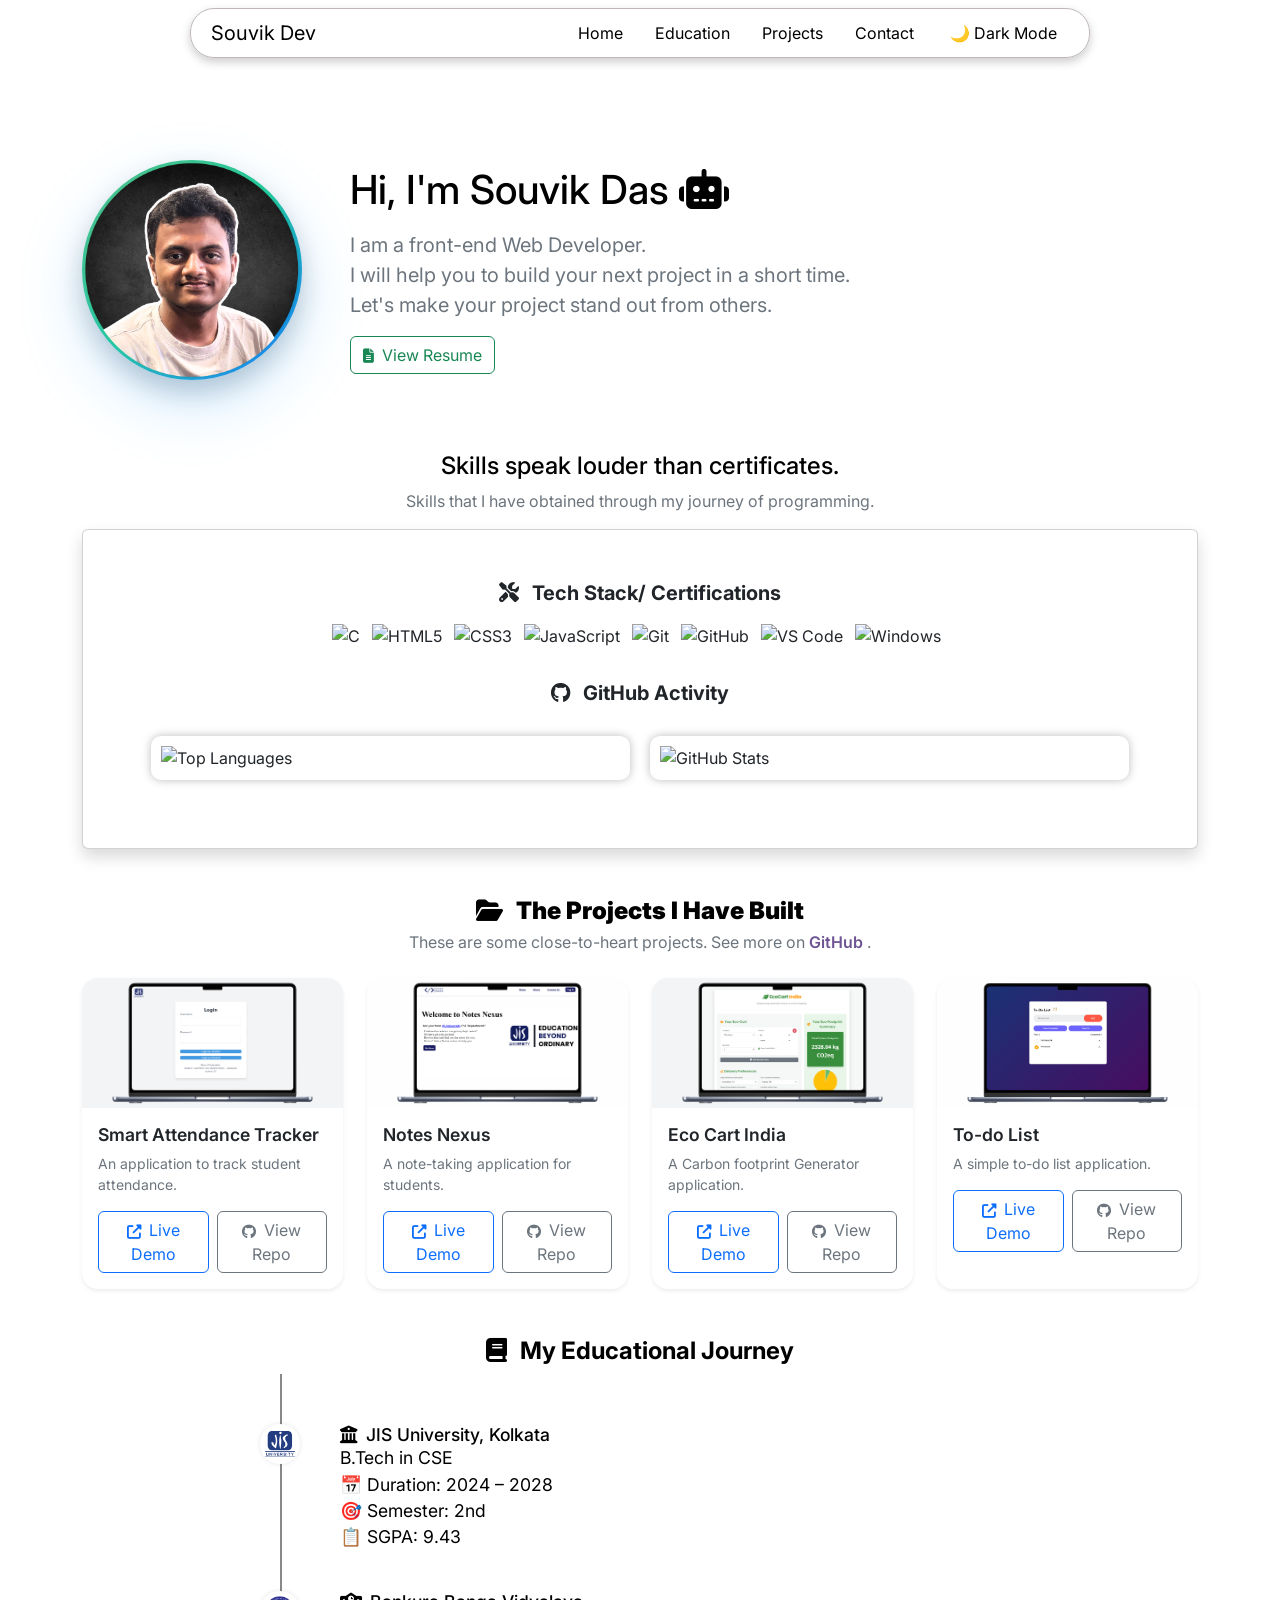
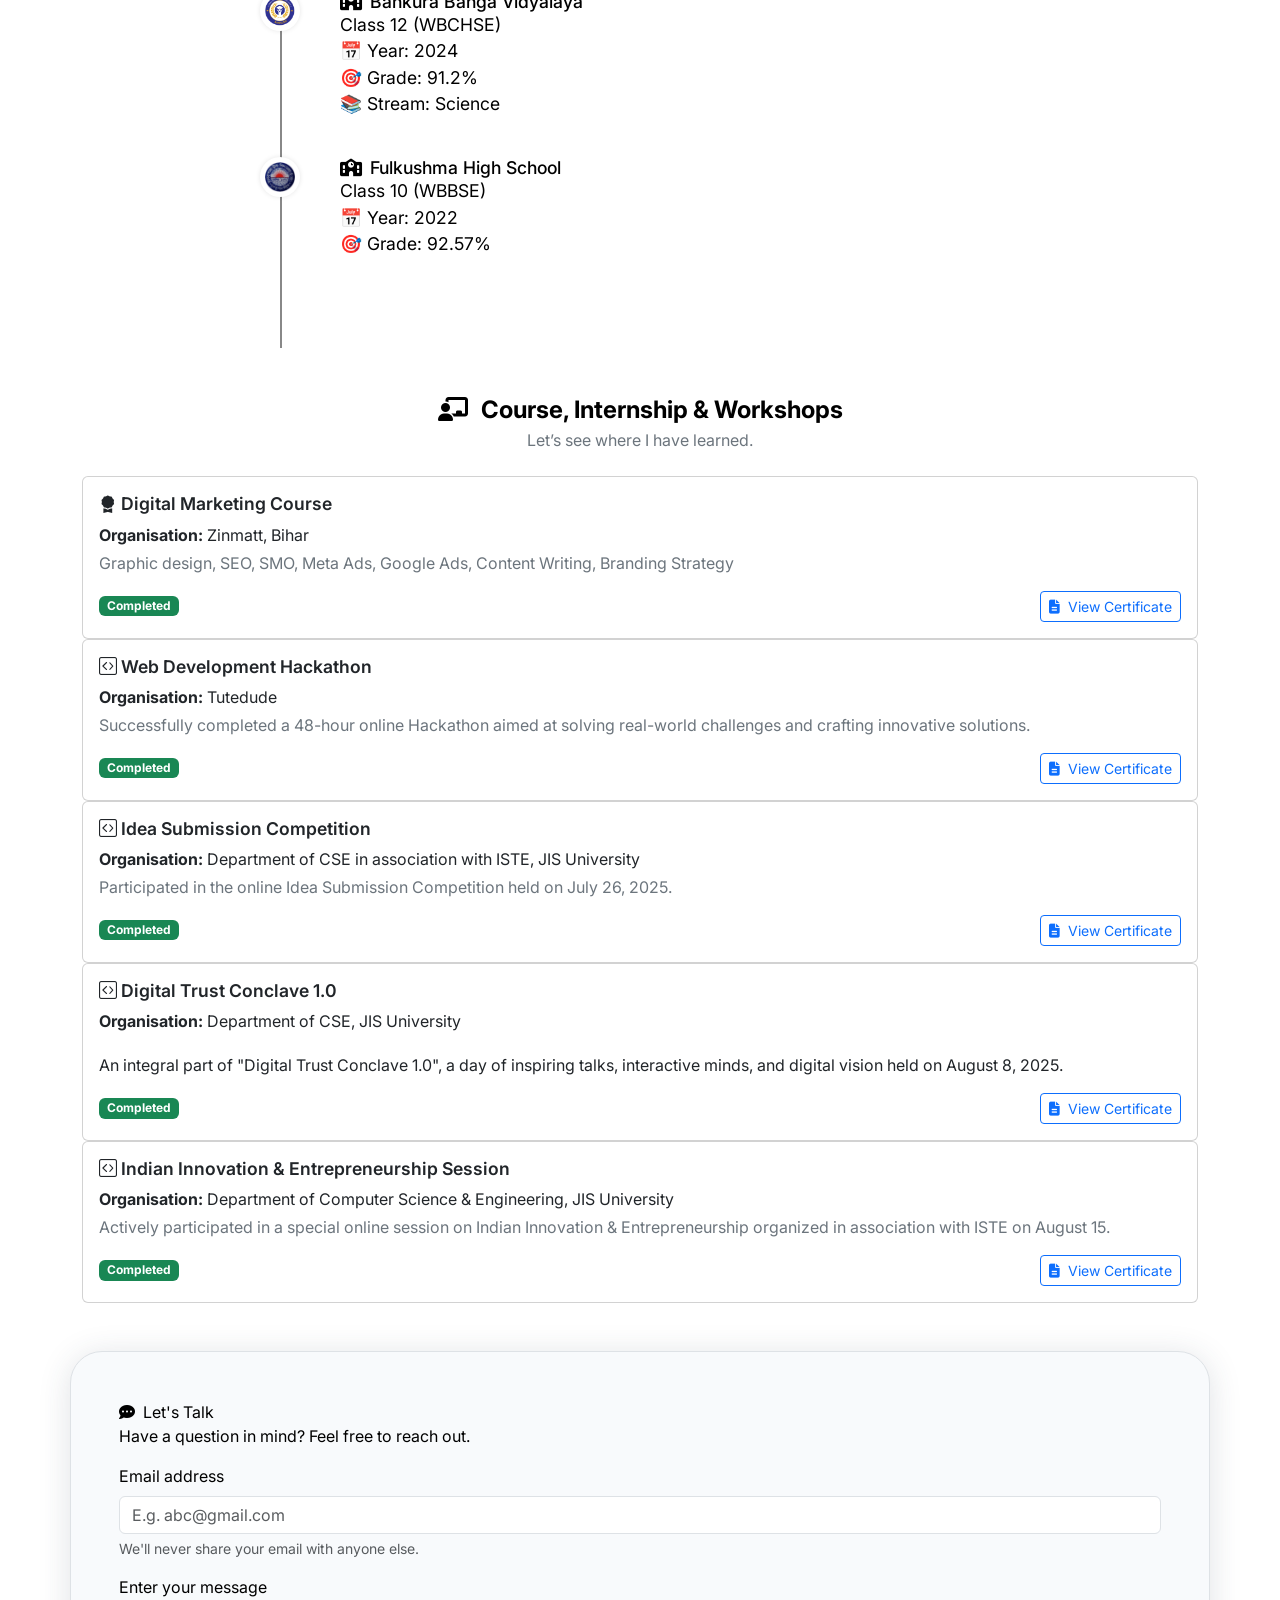
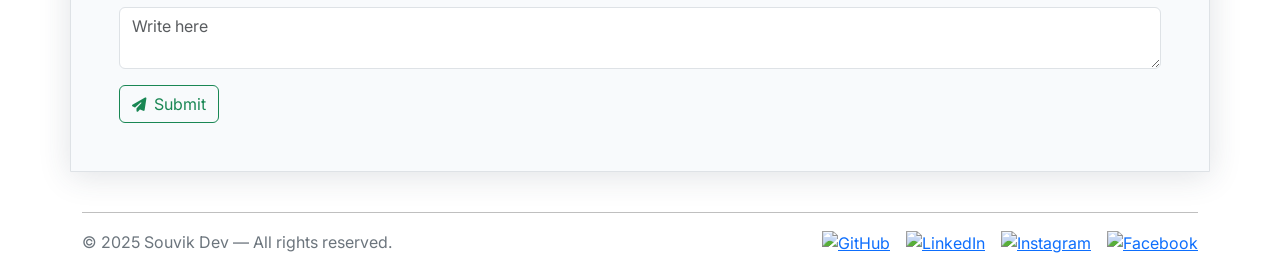
==== index.html @ e986bca4 "Update index.html" ====
<!DOCTYPE html>
<html lang="en">

<head>
    <meta charset="UTF-8">
    <meta name="viewport" content="width=device-width, initial-scale=1.0">
    <meta name="description" content="Portfolio of Souvik Das, a front-end web developer.">
    <meta name="keywords" content="Souvik Das, portfolio, web developer, front-end, JavaScript, HTML, CSS">
    <meta name="author" content="Souvik Das">

    <title>Souvik Dev</title>
    <link rel="icon" type="image/png" href="souvik.jpg">
    <link href="https://cdn.jsdelivr.net/npm/bootstrap@5.3.3/dist/css/bootstrap.min.css" rel="stylesheet"
        integrity="sha384-QWTKZyjpPEjISv5WaRU9OFeRpok6YctnYmDr5pNlyT2bRjXh0JMhjY6hW+ALEwIH" crossorigin="anonymous">
    <link rel="stylesheet" href="style.css">
    <link href="https://cdn.jsdelivr.net/npm/bootstrap-icons@1.10.5/font/bootstrap-icons.css" rel="stylesheet">
    <link rel="stylesheet" href="https://cdnjs.cloudflare.com/ajax/libs/font-awesome/6.5.2/css/all.min.css"
        integrity="sha512-SnH5WK+bZxgPHs44uWIX+LLJAJ9/2PkPKZ5QiAj6Ta86w+fsb2TkcmfRyVX3pBnMFcV7oQPJkl9QevSCWr3W6A=="
        crossorigin="anonymous" referrerpolicy="no-referrer" />
    <link rel="stylesheet" href="https://cdnjs.cloudflare.com/ajax/libs/font-awesome/6.5.0/css/all.min.css">
    <link href="https://fonts.googleapis.com/css2?family=Inter:wght@400;600;700&display=swap" rel="stylesheet">


    <script src="script.js" defer></script>
    <script src="https://cdn.jsdelivr.net/npm/bootstrap@5.3.3/dist/js/bootstrap.bundle.min.js"
        integrity="sha384-YvpcrYf0tY3lHB60NNkmXc5s9fDVZLESaAA55NDzOxhy9GkcIdslK1eN7N6jIeHz" crossorigin="anonymous"
        defer></script>
    <script src="https://cdnjs.cloudflare.com/ajax/libs/vanilla-tilt/1.7.2/vanilla-tilt.min.js" defer></script>

</head>

<button id="scrollToTopBtn" title="Go to top">
    <img src="up-arrow.png" alt="Scroll to Top">
</button>

<body>
    <div id="loading-overlay">
        <div class="spinner"></div>
        <p>Loading Portfolio...</p>
    </div>

    <nav class="navbar navbar-expand-lg bg-white">
        <div class="container">
            <a class="navbar-brand" href="#">Souvik Dev</a>
            <button class="navbar-toggler collapsed" type="button" data-bs-toggle="collapse" data-bs-target="#navbarNav"
                aria-controls="navbarNav" aria-expanded="false" aria-label="Toggle navigation">
                <div class="hamburger-lines">
                    <span></span>
                    <span></span>
                    <span></span>
                </div>
            </button>
            <div class="collapse navbar-collapse" id="navbarNav">
                <ul class="navbar-nav ms-auto d-flex align-items-center gap-3">
                    <li class="nav-item">
                        <a class="nav-link" href="#">Home</a>
                    </li>
                    <li class="nav-item">
                        <a class="nav-link" href="#education">Education</a>
                    </li>
                    <li class="nav-item">
                        <a class="nav-link" href="#projects">Projects</a>
                    </li>
                    <li class="nav-item">
                        <a class="nav-link" href="#contact">Contact</a>
                    </li>
                    <li class="nav-item">
                        <button id="theme-toggle" class="theme-toggle-btn">🌙 Dark Mode</button>
                    </li>
                </ul>
            </div>
        </div>
    </nav>

    <div class="upper-section">
        <div class="container pb-5 hero-section" style="margin-top: 100px;">
            <div class="row align-items-center flex-column flex-lg-row g-5">
                <div class="col-12 col-lg-auto d-flex flex-column align-items-center">
                    <div class="hero-img-wrapper">
                        <img src="souvik.jpg" class="hero-img" alt="Portrait of Souvik Das">
                    </div>
                </div>
                <div class="col text-center text-lg-start">
                    <h1 class="hero-heading mb-3 animate-typing">
                        Hi, I'm Souvik Das <i class="fas fa-robot me-3"></i>
                    </h1>
                    <span class="fs-5 text-secondary d-block">I am a front-end Web Developer.</span>
                    <span class="fs-5 text-secondary d-block">I will help you to build your next project in a short
                        time.</span>
                    <span class="fs-5 text-secondary d-block">Let's make your project stand out from others.</span>
                    <div class="d-flex justify-content-center justify-content-lg-start gap-3 mt-3">
                        <div><a href="souvik_das_resume.pdf" target="_blank"
                                class="your-button-class btn btn-outline-success me-2 flex-grow-1 button-with-icon">
                                <i class="fas fa-file-alt me-1"></i> View Resume
                            </a>
                        </div>
                    </div>
                </div>
            </div>
        </div>
    </div>

    <section class="container mt-4">
        <h4 class="text-center">Skills speak louder than certificates.</h4>
        <p class="text-secondary text-center">Skills that I have obtained through my journey of programming.</p>

        <div class="card p-5 mt-3 shadow">
            <p class="mb-3 text-center fs-5">
                <b><i class="fas fa-tools me-2"></i> Tech Stack/ Certifications</b>
            </p>
            <div class="d-flex gap-1 justify-content-center flex-wrap">
                <img src="https://img.shields.io/badge/-C-00599C?logo=c&logoColor=white&style=flat" height="30"
                    alt="C">&nbsp;
                <img src="https://img.shields.io/badge/-HTML5-DE5934?logo=HTML5&logoColor=white&style=flat" height="30"
                    alt="HTML5">&nbsp;
                <img src="https://img.shields.io/badge/-CSS3-2275B2?logo=CSS3&logoColor=white&style=flat" height="30"
                    alt="CSS3">&nbsp;
                <img src="https://img.shields.io/badge/-JavaScript-F7DF1E?logo=javascript&logoColor=black&style=flat"
                    height="30" alt="JavaScript">&nbsp;
                <img src="https://img.shields.io/badge/-Git-orange?logo=Git&logoColor=white&style=flat" height="30"
                    alt="Git">&nbsp;
                <img src="https://img.shields.io/badge/-GitHub-181717?logo=github&logoColor=white&style=flat"
                    height="30" alt="GitHub">&nbsp;
                <img src="https://img.shields.io/badge/-Visual%20Studio%20Code-25AEF4?logo=visualstudio&logoColor=white&style=flat"
                    height="30" alt="VS Code">&nbsp;
                <img src="https://img.shields.io/badge/-Windows-0F7BCF?logo=Windows&logoColor=white&style=flat"
                    height="30" alt="Windows">&nbsp;
            </div>
            <br>
            <p class="mb-2 text-center fs-5">
                <b><i class="fab fa-github me-2"></i> GitHub Activity</b>
            </p>
            <div class="github-stats-wrapper">
                <div class="github-card">
                    <img src="https://github-readme-stats.vercel.app/api/top-langs/?username=dasouvik122005&theme=aura&hide_border=false&include_all_commits=false&count_private=false&layout=compact&bg_color=00000000"
                        alt="Top Languages" />
                </div>
                <div class="github-card">
                    <img src="https://github-readme-stats.vercel.app/api?username=dasouvik122005&theme=default&hide_border=false&include_all_commits=false&count_private=false&bg_color=00000000&text_color=2F4F4F"
                        alt="GitHub Stats" />
                </div>
            </div>
        </div>
    </section>

    <section class="container my-5" id="projects">
        <h4 class="text-center fw-bold mb-1" data-aos="fade-up">
            <b><i class="fas fa-folder-open me-2"></i> The Projects I Have Built</b>
        </h4>
        <p class="text-secondary text-center mb-4" data-aos="fade-up" data-aos-delay="150">
            These are some close-to-heart projects. See more on
            <a href="https://github.com/dasouvik122005" class="fw-semibold github-link text-decoration-none"
                target="_blank">
                GitHub
            </a>.
        </p>
        <div class="row g-4 justify-content-center">
            <div class="col-md-6 col-lg-3" data-aos="zoom-in" data-aos-delay="200">
                <div class="card shadow-sm border-0 rounded-4 h-100 project-card">
                    <div class="overflow-hidden rounded-top-4">
                        <div>
                            <img src="smart_att_tracker.png" class="card-img-top img-hover"
                                alt="Smart Attendance Tracker">
                        </div>
                    </div>
                    <div class="card-body">
                        <h5 class="card-title">Smart Attendance Tracker</h5>
                        <p class="card-text text-secondary small">An application to track student attendance.</p>
                        <div class="d-flex justify-content-between align-items-center mt-3">
                            <a href="https://dasouvik122005.github.io/Smart_Attendance_Tracker/" target="_blank"
                                class="btn btn-outline-primary me-2 flex-grow-1 button-with-icon">
                                <i class="fas fa-external-link-alt me-1"></i> Live Demo
                            </a>
                            <a href="https://github.com/dasouvik122005/Smart_Attendance_Tracker" target="_blank"
                                class="btn btn-outline-secondary flex-grow-1 button-with-icon">
                                <i class="fab fa-github me-1"></i> View Repo
                            </a>
                        </div>
                    </div>
                </div>
            </div>
            <div class="col-md-6 col-lg-3" data-aos="zoom-in" data-aos-delay="200">
                <div class="card shadow-sm border-0 rounded-4 h-100 project-card">
                    <div class="overflow-hidden rounded-top-4">
                        <div>
                            <img src="notes_nexus.png" class="card-img-top img-hover" alt="Notes Nexus">
                        </div>
                    </div>
                    <div class="card-body">
                        <h5 class="card-title">Notes Nexus</h5>
                        <p class="card-text text-secondary small">A note-taking application for students.</p>
                        <div class="d-flex justify-content-between align-items-center mt-3">
                            <a href="https://dasouvik122005.github.io/Notes_Nexus/" target="_blank"
                                class="btn btn-outline-primary me-2 flex-grow-1 button-with-icon">
                                <i class="fas fa-external-link-alt me-1"></i> Live Demo
                            </a>
                            <a href="https://github.com/dasouvik122005/Notes_Nexus" target="_blank"
                                class="btn btn-outline-secondary flex-grow-1 button-with-icon">
                                <i class="fab fa-github me-1"></i> View Repo
                            </a>
                        </div>
                    </div>
                </div>
            </div>
            <div class="col-md-6 col-lg-3" data-aos="zoom-in" data-aos-delay="200">
                <div class="card shadow-sm border-0 rounded-4 h-100 project-card">
                    <div class="overflow-hidden rounded-top-4">
                        <div>
                            <img src="eco_cart_india.png" class="card-img-top img-hover" alt="Eco Cart India">
                        </div>
                    </div>
                    <div class="card-body">
                        <h5 class="card-title">Eco Cart India</h5>
                        <p class="card-text text-secondary small">A Carbon footprint Generator application.</p>
                        <div class="d-flex justify-content-between align-items-center mt-3">
                            <a href="https://dasouvik122005.github.io/Carbon_footprint_generator/" target="_blank"
                                class="btn btn-outline-primary me-2 flex-grow-1 button-with-icon">
                                <i class="fas fa-external-link-alt me-1"></i> Live Demo
                            </a>
                            <a href="https://github.com/dasouvik122005/Carbon_footprint_generator" target="_blank"
                                class="btn btn-outline-secondary flex-grow-1 button-with-icon">
                                <i class="fab fa-github me-1"></i> View Repo
                            </a>
                        </div>
                    </div>
                </div>
            </div>
            <div class="col-md-6 col-lg-3" data-aos="zoom-in" data-aos-delay="200">
                <div class="card shadow-sm border-0 rounded-4 h-100 project-card">
                    <div class="overflow-hidden rounded-top-4">
                        <div><img src="to_do_list.png" class="card-img-top img-hover" alt="To-do List"></div>
                    </div>
                    <div class="card-body">
                        <h5 class="card-title">To-do List</h5>
                        <p class="card-text text-secondary small">A simple to-do list application.</p>
                        <div class="d-flex justify-content-between align-items-center mt-3">
                            <a href="https://dasouvik122005.github.io/To-do-list/" target="_blank"
                                class="btn btn-outline-primary me-2 flex-grow-1 button-with-icon">
                                <i class="fas fa-external-link-alt me-1"></i> Live Demo
                            </a>
                            <a href="https://github.com/dasouvik122005/To-do-list" target="_blank"
                                class="btn btn-outline-secondary flex-grow-1 button-with-icon">
                                <i class="fab fa-github me-1"></i> View Repo
                            </a>
                        </div>
                    </div>
                </div>
            </div>
        </div>
    </section>

    <section class="container mt-4">
        <h4 id="education" class="text-center">
            <b><i class="fas fa-book me-2"></i> My Educational Journey</b>
        </h4>
    </section>

    <div class="timeline-container">
        <div class="timeline-item">
            <div class="timeline-icon">
                <img src="jisulogo.png" width="30" alt="JIS Logo">
            </div>
            <div class="timeline-content">
                <div class="timeline-date"></div>
                <h5><i class="fas fa-university me-2"></i>JIS University, Kolkata</h5>
                <p>B.Tech in CSE</p>
                <p>📅 Duration: 2024 – 2028</p>
                <p>🎯 Semester: 2nd</p>
                <p>📋 SGPA: 9.43</p>
            </div>
        </div>
        <div class="timeline-item">
            <div class="timeline-icon">
                <img src="bbvlogo.jpg" width="30" alt="GDSC Logo">
            </div>
            <div class="timeline-content">
                <div class="timeline-date"></div>
                <h5><i class="fas fa-school me-2"></i>Bankura Banga Vidyalaya</h5>
                <p>Class 12 (WBCHSE)</p>
                <p>📅 Year: 2024</p>
                <p>🎯 Grade: 91.2%</p>
                <p>📚 Stream: Science</p>
            </div>
        </div>
        <div class="timeline-item">
            <div class="timeline-icon">
                <img src="fhslogo.jpg" width="30" alt="Company Logo">
            </div>
            <div class="timeline-content">
                <div class="timeline-date"></div>
                <h5><i class="fas fa-school me-2"></i>Fulkushma High School</h5>
                <p>Class 10 (WBBSE)</p>
                <p>📅 Year: 2022</p>
                <p>🎯 Grade: 92.57%</p>
            </div>
        </div>
    </div>

<!-- Certificates Section -->
    <section class="container my-5">
        <h4 class="text-center fw-bold mb-1">
            <i class="fas fa-chalkboard-teacher me-2"></i> Course, Internship & Workshops
        </h4>
        <p class="text-secondary text-center mb-4">Let’s see where I have learned.</p>

        <div class="experience-grid">
            <!-- Certificate 1 -->
            <div class="col-card">
                <div class="card h-100 experience-card d-flex flex-column">
                    <div class="card-body d-flex flex-column">
                        <h5 class="card-title">
                            <i class="bi bi-award-fill"></i> Digital Marketing Course
                        </h5>
                        <p class="mb-1"><strong>Organisation:</strong> Zinmatt, Bihar</p>
                        <p class="card-text text-secondary">
                            Graphic design, SEO, SMO, Meta Ads, Google Ads, Content Writing, Branding Strategy
                        </p>
                        <div class="mt-auto d-flex justify-content-between align-items-center">
                            <span class="badge bg-success">Completed</span>
                            <a href="Digital Marketing.jpg" target="_blank"
                                class="btn btn-outline-primary btn-sm">
                                <i class="fas fa-file-alt me-1"></i> View Certificate
                            </a>
                        </div>
                    </div>
                </div>
            </div>
            
            <!-- Certificate 2 -->
            <div class="col-card">
                <div class="card h-100 experience-card d-flex flex-column">
                    <div class="card-body d-flex flex-column">
                        <h5 class="card-title">
                            <i class="bi bi-code-square"></i> Web Development Hackathon
                        </h5>
                        <p class="mb-1"><strong>Organisation:</strong> Tutedude</p>
                        <p class="card-text text-secondary">
                            Successfully completed a 48-hour online Hackathon aimed at solving real-world challenges and crafting innovative solutions.
                        </p>
                        <div class="mt-auto d-flex justify-content-between align-items-center">
                            <span class="badge bg-success">Completed</span>
                            <a href="Hackathon Certificate.pdf" target="_blank"
                                class="btn btn-outline-primary btn-sm">
                                <i class="fas fa-file-alt me-1"></i> View Certificate
                            </a>
                        </div>
                    </div>
                </div>
            </div>

            <!-- Certificate 3 -->
            <div class="col-card">
                <div class="card h-100 experience-card d-flex flex-column">
                    <div class="card-body d-flex flex-column">
                        <h5 class="card-title">
                            <i class="bi bi-code-square"></i> Idea Submission Competition
                        </h5>
                        <p class="mb-1"><strong>Organisation:</strong> Department of CSE in association with ISTE, JIS University</p>
                        <p class="card-text text-secondary">
                            Participated in the online Idea Submission Competition held on July 26, 2025.
                        </p>
                        <div class="mt-auto d-flex justify-content-between align-items-center">
                            <span class="badge bg-success">Completed</span>
                            <a href="ISTE_Idea_sub.pdf" target="_blank"
                                class="btn btn-outline-primary btn-sm">
                                <i class="fas fa-file-alt me-1"></i> View Certificate
                            </a>
                        </div>
                    </div>
                </div>
            </div>

            <!-- Certificate 4 -->
            <div class="col-card">
                <div class="card h-100 experience-card d-flex flex-column">
                    <div class="card-body d-flex flex-column">
                        <h5 class="card-title">
                            <i class="bi bi-code-square"></i> Digital Trust Conclave 1.0
                        </h5>
                        <p class="mb-1"><strong>Organisation:</strong> Department of CSE, JIS University</p>
                        <p class="card-text text-secondary"></p>
                            An integral part of "Digital Trust Conclave 1.0", a day of inspiring talks, interactive minds, and digital vision held on August 8, 2025.
                        </p>
                        <div class="mt-auto d-flex justify-content-between align-items-center">
                            <span class="badge bg-success">Completed</span>
                            <a href="Souvik Das _digital_trust_conclave.pdf" target="_blank"
                                class="btn btn-outline-primary btn-sm">
                                <i class="fas fa-file-alt me-1"></i> View Certificate
                            </a>
                        </div>
                    </div>
                </div>
            </div>

            <!-- Certificate 5 -->
            <div class="col-card">
                <div class="card h-100 experience-card d-flex flex-column">
                    <div class="card-body d-flex flex-column">
                        <h5 class="card-title">
                            <i class="bi bi-code-square"></i> Indian Innovation & Entrepreneurship Session
                        </h5>
                        <p class="mb-1"><strong>Organisation:</strong> Department of Computer Science & Engineering, JIS University</p>
                        <p class="card-text text-secondary">
                            Actively participated in a special online session on Indian Innovation & Entrepreneurship organized in association with ISTE on August 15.
                        </p>
                        <div class="mt-auto d-flex justify-content-between align-items-center">
                            <span class="badge bg-success">Completed</span>
                            <a href="Certificate_ISTE_Entrepreneurship.png" target="_blank"
                                class="btn btn-outline-primary btn-sm">
                                <i class="fas fa-file-alt me-1"></i> View Certificate
                            </a>
                        </div>
                    </div>
                </div>
            </div>

            <!-- Add More Certificates -->
        </div>
    </section>

    <footer>
        <div class="container border p-5 rounded-top-5" id="contact">
            <div>
                <div>
                    <i class="fas fa-comment-dots me-1"></i> Let's Talk
                </div>
                <p class="">Have a question in mind? Feel free to reach out.</p>
            </div>
            <div>
                <form id="contactForm">
                    <div class="mb-3">
                        <label for="exampleInputEmail1" class="form-label">Email address</label>
                        <input type="email" name="email" class="form-control" id="exampleInputEmail1"
                            aria-describedby="emailHelp" placeholder="E.g. abc@gmail.com" required>
                        <div id="emailHelp" class="form-text">We'll never share your email with anyone else.</div>
                    </div>
                    <div class="mb-3">
                        <label for="exampleInputPassword1" class="form-label">Enter your message</label>
                        <textarea name="message" class="form-control" id="exampleInputPassword1" placeholder="Write here"
                            required></textarea>
                    </div>
                    <button type="submit"
                        class="your-button-class btn btn-outline-success me-2 flex-grow-1 button-with-icon ">
                        <i class="fas fa-paper-plane me-1"></i> <span class="dark-mode-text">Submit</span>
                    </button>
                </form>
            </div>
        </div>
    </footer>

    <footer class="footer-main">
        <div class="container py-4">
            <hr>
            <div class="row align-items-center">
                <div class="col-md-6 text-center text-md-start mb-2 mb-md-0">
                    <p class="mb-0 text-secondary">
                        &copy; 2025 Souvik Dev &mdash; All rights reserved.
                    </p>
                </div>
                <div class="col-md-6 text-center text-md-end">
                    <div class="d-flex gap-3 mt-3 mt-md-0 justify-content-center justify-content-md-end">
                        <a href="https://github.com/dasouvik122005" target="_blank">
                            <img src="https://cdn-icons-png.flaticon.com/512/733/733553.png" height="30" alt="GitHub">
                        </a>
                        <a href="https://www.linkedin.com/in/souvik-das-597a0b300/" target="_blank">
                            <img src="https://cdn.jsdelivr.net/gh/devicons/devicon/icons/linkedin/linkedin-original.svg"
                                height="30" alt="LinkedIn">
                        </a>
                        <a href="https://www.instagram.com/das_ouvik/?next=%2Fdas_ouvik%2F" target="_blank">
                            <img src="https://cdn-icons-png.flaticon.com/512/174/174855.png" height="30"
                                alt="Instagram">
                        </a>
                        <a href="https://www.facebook.com/souvik.das.485515/" target="_blank">
                            <img src="https://cdn-icons-png.flaticon.com/512/733/733547.png" height="30"
                                alt="Facebook">
                        </a>
                    </div>
                </div>
            </div>
        </div>
    </footer>

</body>

</html>
---- style.css ----
html {
  scroll-behavior: smooth;
}



/* Global Reset and Box Sizing for Responsiveness */
* {
  margin: 0;
  padding: 0;
  box-sizing: border-box; /* Crucial for preventing horizontal overflow */
}

/* Add overflow-x: hidden to html to prevent horizontal scrolling */
html {
  overflow-x: hidden;
}

/* Root variables for colors */
:root {
  --primary-color: #54c085;
  --secondary-color: #eef6f8;
}
.nav-link{
  color: #000;
}


body {
  background-color: #ffffff;
  color: #000;
  font-family: 'Inter', sans-serif;
  transition: background-color 0.3s, color 0.3s;
  overflow-x: hidden; /* Prevents horizontal scrollbar */
  padding-top: 60px; /* Adjust this value (e.g., 60px) to be slightly more than your navbar's height */
}

/* Navbar Styles */
.navbar {
  position: fixed !important;
  top: 8px; /* Moved slightly downward from 0 to 8px */
  left: 50%; /* Centers the fixed navbar horizontally */
  transform: translateX(-50%); /* Adjusts for perfect horizontal centering */
  width: calc(100% - 3rem); /* Adjust width to maintain previous side spacing if desired (1.5rem on each side) */
  max-width: 900px; /* Keeps the max-width as before */
  z-index: 1030; /* Ensures it stays above other content */
  background-color: transparent !important;
  background: blur(8px) rgba(0, 0, 0, 0.1) !important; /* Ensure dark mode has a blurred background */
  color: #fff !important; /* Ensure text is visible in dark mode */
  box-shadow: 0 4px 10px rgba(0, 0, 0, 0.2) !important; /* Darker shadow for dark mode */
  backdrop-filter: blur(8px) !important; /* Ensure dark mode has a blurred background */
  border-color: #bfb7b7 !important; /* Ensure border is visible in dark mode */
  border: 1px solid rgba(0, 0, 0, 0.1); /* Subtle border for visibility */
  border-radius: 1.5rem;
  box-shadow: 0 4px 10px rgba(0, 0, 0, 0.05);
  padding: 0.25rem 0.5rem;
  margin: 0; /* Margins are ignored by fixed positioning, so set to 0 */
  min-height: 40px;
  transition: background-color 0.3s;
  will-change: transform; /* Hint to the browser for better rendering performance */
}

.navbar ul li:hover {
  scale: 1.05; /* Slightly enlarge on hover */
  transition: all 0.5s ease-in-out;
  cursor: pointer;
}

@media (max-width: 991.98px) {
  .navbar {
    border-radius: 3rem;
    padding: 0.25rem 0.25rem;
    width: calc(100% - 2rem); /* Keep spacing on smaller screens */
    /* left: 0; */ /* REMOVE THIS LINE */
    /* transform: none; */ /* REMOVE THIS LINE */
  }
  body {
    padding-top: 50px;
  }
}

/* Dark mode specific for fixed position: */
body.dark-mode .navbar {
  background-color: transparent !important;
  background: blur(8px) rgba(0, 0, 0, 0.1) !important; /* Ensure dark mode has a blurred background */
  color: #fff !important; /* Ensure text is visible in dark mode */
  box-shadow: 0 4px 10px rgba(0, 0, 0, 0.2) !important; /* Darker shadow for dark mode */
  backdrop-filter: blur(8px) !important; /* Ensure dark mode has a blurred background */
  border-color: #444 !important; /* Ensure border is visible in dark mode */
}

/* Custom Hamburger Icon Styles */
.navbar-toggler {
  border: none !important;
  box-shadow: none !important;
  padding: 0.25rem 0.75rem;
  width: 45px;
  height: 35px;
  display: flex;
  align-items: center;
  justify-content: center;
}

.hamburger-lines {
    width: 25px;
    height: 18px;
    display: flex;
    flex-direction: column;
    justify-content: space-between;
    position: relative;
}

.hamburger-lines span {
    display: block;
    height: 3px;
    width: 100%;
    background: #333;
    border-radius: 3px;
    position: absolute;
    left: 0;
    transition: all 0.3s ease-in-out;
}

.hamburger-lines span:nth-child(1) {
    top: 0px;
}
.hamburger-lines span:nth-child(2) {
    top: 50%;
    transform: translateY(-50%);
}
.hamburger-lines span:nth-child(3) {
    bottom: 0px;
}

/* Transform to Cross when Navbar is NOT collapsed (i.e., open) */
.navbar-toggler:not(.collapsed) .hamburger-lines span:nth-child(1) {
    top: 50%;
    transform: translateY(-50%) rotate(45deg);
}
.navbar-toggler:not(.collapsed) .hamburger-lines span:nth-child(2) {
    opacity: 0;
}
.navbar-toggler:not(.collapsed) .hamburger-lines span:nth-child(3) {
    bottom: 50%;
    transform: translateY(50%) rotate(-45deg);
}

/* Dark mode toggle button styles */
.theme-toggle-btn {
  border: none; /* Removed border */
  outline: none; /* Good practice for buttons */
  background-color: transparent; /* Default transparent background */
  padding: .375rem .75rem; /* Standard button padding */
  border-radius: .25rem; /* Standard button border-radius */
  cursor: pointer;
  transition: background-color 0.3s, color 0.3s;
  color: #000; /* Default text color in light mode */
}


/* Dark mode styles */
body.dark-mode {
  background-color: #121212;
  color: #f1f1f1;
}

body.dark-mode .nav-link,
body.dark-mode .navbar-brand {
  color: #ffffff !important;
}

body.dark-mode .theme-toggle-btn {
  color: #fff;
  background-color: transparent; /* Keep it transparent in dark mode */
}

body.dark-mode h1,
body.dark-mode h2,
body.dark-mode h3,
body.dark-mode h4,
body.dark-mode h5,
body.dark-mode h6,
body.dark-mode p,
body.dark-mode span,
body.dark-mode a,
body.dark-mode li,
body.dark-mode label,
body.dark-mode .card-text,
body.dark-mode .timeline-content,
body.dark-mode .timeline-content h4,
body.dark-mode .timeline-content h5,
body.dark-mode .timeline-content p,
body.dark-mode .text-secondary,
body.dark-mode .form-label,
body.dark-mode .form-text {
  color: #fff !important;
}

body.dark-mode .card,
body.dark-mode .timeline-container,
body.dark-mode .footer-main,
body.dark-mode .border {
  background-color: transparent !important;
  color: #fff !important;
  border-color: #444 !important;
}

body.dark-mode .timeline-icon {
    background-color: #1f1f1f;
    box-shadow: 0 0 5px rgba(255, 255, 255, 0.1);
}

body.dark-mode input,
body.dark-mode textarea {
  background-color: #181818 !important;
  color: #fff !important;
  border-color: #444 !important;
}

body.dark-mode .btn-success {
  background-color: #388e3c !important;
  border-color: #388e3c !important;
  color: #fff !important;
}

/* Change placeholder text color in dark mode */
body.dark-mode input::placeholder,
body.dark-mode textarea::placeholder {
  color: #bbbbbb !important;
  opacity: 1 !important;
}

/* Change hamburger lines color in dark mode */
body.dark-mode .hamburger-lines span {
    background: #fff;
}

/* Hero Section Image */
.hero-img {
  width: 200px;
  height: auto;
  max-width: 100%;
  box-shadow: 0 24px 64px 0 rgba(80, 180, 255, 0.45);
}

/* Typing Animation */
@keyframes typing {
  from { width: 0 }
  to { width: 100% }
}
.animate-typing {
  overflow: hidden;
  white-space: nowrap;
  width: 0;
  animation: typing 3s steps(20, end) forwards;
  font-size: 2.2rem;
  max-width: 100%;
}
@media (max-width: 576px) {
  .animate-typing {
    font-size: 1.5rem;
    white-space: normal;
    overflow: visible;
    width: auto;
  }
}

/* Project Card Image Hover & Title */
.img-hover {
  transition: transform 0.5s ease;
}

.img-hover:hover {
  transform: scale(1.05);
}

.card-title {
  font-size: 1.1rem;
  font-weight: 600;
}

/* GitHub Stats Images */
  .github-stats-wrapper {
    display: flex;
    flex-wrap: wrap;
    justify-content: center;
    gap: 20px;
    padding: 20px;
  }

  .github-card {
    flex: 1 1 300px;
    max-width: 500px;
    min-width: 280px;
    display: flex;
    align-items: center;
    justify-content: center;
    background-color: rgba(255, 255, 255, 0.05);
    padding: 10px;
    border-radius: 10px;
    box-shadow: 0 0 10px #00000044;
  }

  .github-card img {
    width: 100%;
    height: auto;
  }

  @media (max-width: 768px) {
    .github-card {
      max-width: 100%;
    }
  }

/* Timeline Styles */
.timeline-container {
  position: relative;
  padding: 50px 20px;
  max-width: 800px;
  margin: auto;
}

.timeline-container::before {
  content: "";
  position: absolute;
  top: 0;
  left: 40px; /* Desktop position */
  bottom: 0;
  width: 2px;
  background: #888;
}

.timeline-item {
  display: flex;
  align-items: flex-start;
  margin-bottom: 40px;
  position: relative;
}

.timeline-icon {
  background-color: #fff;
  border-radius: 50%;
  padding: 5px;
  width: 40px;
  height: 40px;
  display: flex;
  justify-content: center;
  align-items: center;
  margin-right: 20px; /* For desktop spacing */
  z-index: 1;
  box-shadow: 0 0 5px rgba(0, 0, 0, 0.1);
}

.timeline-content {
  padding-left: 20px; /* For desktop spacing */
  max-width: calc(100% - 60px);
}

.timeline-content h4,
.timeline-content h5,
.timeline-content p {
  margin: 0;
  font-size: 1.1rem;
  color: #000000;
}

.timeline-date {
  font-size: 0.9rem;
  color: #070000;
}

/* Corrected media query for timeline responsiveness */
@media (max-width: 768px) {
  .timeline-container::before {
    left: 40px; /* Line position for mobile */
  }
  .timeline-item {
    flex-direction: column; /* Stack icon above content */
    align-items: flex-start; /* Align icon and content to the left */
    padding-left: 60px; /* Indent the entire item to make space for the line and icon */
    position: relative; /* Essential for absolute positioning of the icon */
  }
  .timeline-icon {
    position: absolute; /* Take the icon out of the normal flow */
    left: 20px; /* Position the icon relative to the line (20px from container) */
    transform: translateX(-50%); /* Pull icon left by half its width to center it on the line */
    top: 0; /* Align with the top of the timeline item's content */
    margin-bottom: 0; /* Remove previous margin */
    margin-right: 0; /* Remove previous margin */
  }
  .timeline-content {
    padding-left: 0; /* Remove specific padding here as item has padding-left */
    width: 100%;
    max-width: 100%;
  }
}


/* Experience Card Hover & Footer Styles */
.experience-card {
  transition: transform 0.3s ease, box-shadow 0.3s ease;
}

.experience-card:hover {
  transform: translateY(-8px);
  box-shadow: 0 0 20px rgba(0, 123, 255, 0.2);
}

/* Footer Specific Styles */
#contact {
  box-shadow: 0 4px 32px 0 rgba(44, 62, 80, 0.15);
  background: #f8fafc;
}

/* Dark mode overrides for footer and input fields */
body.dark-mode #contact {
    background: transparent !important;
}

body.dark-mode input,
body.dark-mode textarea {
  background-color: #181818 !important;
  color: #fff !important;
  border-color: #444 !important;
}

body.dark-mode .btn-success {
  background-color: #388e3c !important;
  border-color: #388e3c !important;
  color: #fff !important;
}

/* Change placeholder text color in dark mode */
body.dark-mode input::placeholder,
body.dark-mode textarea::placeholder {
  color: #bbbbbb !important;
  opacity: 1 !important;
}

/* Hero Section Styles */
.hero-heading {
  white-space: nowrap;      /* Prevent breaking */
  overflow: hidden;         /* Hide overflow */
  text-overflow: ellipsis;  /* Optional: show ... if it overflows */
  font-size: 2.5rem;         /* Adjust based on design */
  text-overflow: ellipsis;
}
@media (max-width: 480px) {
  .hero-heading {
    font-size: 1.6rem;       /* Smaller for mobile */
  }
}







/* Scroll to Top Button Styles */

#scrollToTopBtn {
  position: fixed;
  bottom: 30px;
  right: 25px;
  background: none !important;
  border: none !important;
  padding: 0;
  margin: 0;
  cursor: pointer;
  display: none;
  z-index: 999;
  outline: none;
}

#scrollToTopBtn img {
  width: 40px;
  height: 40px;
  object-fit: contain;
  pointer-events: none; /* ensures only button handles interaction */
}

/* Prevent unwanted active/hover styles */
#scrollToTopBtn:focus,
#scrollToTopBtn:active,
#scrollToTopBtn:hover {
  background: none !important;
  outline: none !important;
  box-shadow: none !important;
}

#scrollToTopBtn:focus,
#scrollToTopBtn:active {
  background: none !important;
  outline: none !important;
  box-shadow: none !important;
}

#scrollToTopBtn {
  -webkit-tap-highlight-color: transparent;
}

#scrollToTopBtn,
#scrollToTopBtn img {
  -webkit-tap-highlight-color: transparent;
  user-select: none;
  -webkit-user-select: none;
}

#scrollToTopBtn:focus,
#scrollToTopBtn:active,
#scrollToTopBtn:hover {
  background: none !important;
  outline: none !important;
  box-shadow: none !important;
}

#education, #projects, #contact {
  scroll-margin-top: 100px;
}





/* Custom Hover Effect (subtle scale) */
.btn:hover {
    transform: translateY(-2px); /* Lifts the button slightly */
    box-shadow: 0 4px 8px rgba(0, 0, 0, 0.1); /* Adds a subtle shadow */
    transition: all 0.2s ease-in-out; /* Smooth transition for all properties */
}

/* For outline buttons specifically, to prevent background jump on hover for secondary */
.btn-outline-secondary:hover {
    background-color: #2e353b; /* Bootstrap secondary color */
    color: #fff; /* White text on hover */
}

/* For outline buttons specifically, to prevent background jump on hover for primary */
.btn-outline-primary:hover {
    background-color: #0d6efd; /* Bootstrap primary color */
    color: #fff; /* White text on hover */
}


/* Custom button style for consistent icon spacing (optional) */
.button-with-icon i {
    vertical-align: middle; /* Aligns icon with text */
    font-size: 0.9em; /* Slightly smaller icon relative to text */
}

/* Example of a custom button color if not using Bootstrap defaults */
.btn-custom-teal {
    background-color: #20c997; /* Teal */
    border-color: #20c997;
    color: #fff;
}
.btn-custom-teal:hover {
    background-color: #1a9c78; /* Darker teal on hover */
    border-color: #1a9c78;
}

/* GitHub Link Styles */

.github-link {
    color: #6e5494; /* GitHub's brand purple */
    transition: color 0.3s ease; /* Smooth transition on hover */
}

.github-link:hover {
    color: #8a6bc9; /* Slightly lighter on hover */
    /* You could also add a subtle text-shadow or underline effect here */
}

/* Loading Overlay Styles */
#loading-overlay {
    position: fixed;
    top: 0;
    left: 0;
    width: 100%;
    height: 100%;
    background-color: #fff; /* White background for light mode */
    display: flex;
    flex-direction: column;
    justify-content: center;
    align-items: center;
    z-index: 9999; /* Ensure it's on top of everything */
    transition: opacity 0.5s ease-out; /* Smooth transition for hiding */
}

/* Dark mode for loading overlay */
body.dark-mode #loading-overlay {
    background-color: #121212; /* Dark background for dark mode */
}

/* Spinner Animation */
.spinner {
    border: 8px solid #f3f3f3; /* Light grey */
    border-top: 8px solid #3498db; /* Blue */
    border-radius: 50%;
    width: 60px;
    height: 60px;
    animation: spin 2s linear infinite;
    margin-bottom: 15px;
}

/* Dark mode spinner color */
body.dark-mode .spinner {
    border: 8px solid #444; /* Darker grey */
    border-top: 8px solid #54c085; /* Using your primary color for the spinner in dark mode */
}


@keyframes spin {
    0% { transform: rotate(0deg); }
    100% { transform: rotate(360deg); }
}

#loading-overlay p {
    font-size: 1.2em;
    color: #333; /* Text color for light mode */
    transition: opacity 0.5s ease-out, visibility 0.5s;
}

body.dark-mode #loading-overlay p {
    color: #f1f1f1; /* Text color for dark mode */
}

/* Hide the overlay (used by JavaScript) */
#loading-overlay.hidden {
    opacity: 0;
    visibility: hidden;
    pointer-events: none; /* Allows clicks to pass through once hidden */
}

h1, h2, h3, h4, h5, h6, .btn {
  font-family: 'Inter', sans-serif;
}

.hero-img-wrapper {
  position: relative;
  width: 220px;
  height: 220px;
  border-radius: 50%;
  background: linear-gradient(135deg, #54c085, #20c997, #0d6efd);
  padding: 2px;
  box-shadow: 0 12px 24px rgba(0, 0, 0, 0.2);
  transition: transform 0.3s ease-in-out;
}

.hero-img-wrapper:hover {
  transform: scale(1.05);
}

.hero-img {
  width: 100%;
  height: 100%;
  object-fit: cover;
  border-radius: 50%;
  box-shadow: 0 24px 64px rgba(80, 180, 255, 0.3);
  transition: box-shadow 0.3s ease-in-out;
}

body.dark-mode .hero-img-wrapper {
  background: linear-gradient(135deg, #20c997, #388e3c, #0d6efd);
  box-shadow: 0 12px 24px rgba(255, 255, 255, 0.1);
}

@keyframes float {
  0% { transform: translateY(0px); }
  50% { transform: translateY(-8px); }
  100% { transform: translateY(0px); }
}

.hero-img-wrapper {
  animation: float 5s ease-in-out infinite;
}

.live-image-wrapper {
  position: absolute;
  right: -60px;
  top: 20px;
  width: 120px;
  animation: floatUpDown 6s ease-in-out infinite;
}

.live-floating-img {
  width: 100%;
  height: auto;
  filter: drop-shadow(0 8px 16px rgba(0, 0, 0, 0.2));
}

/* Floating animation */
@keyframes floatUpDown {
  0% { transform: translateY(0); }
  50% { transform: translateY(-15px); }
  100% { transform: translateY(0); }
}
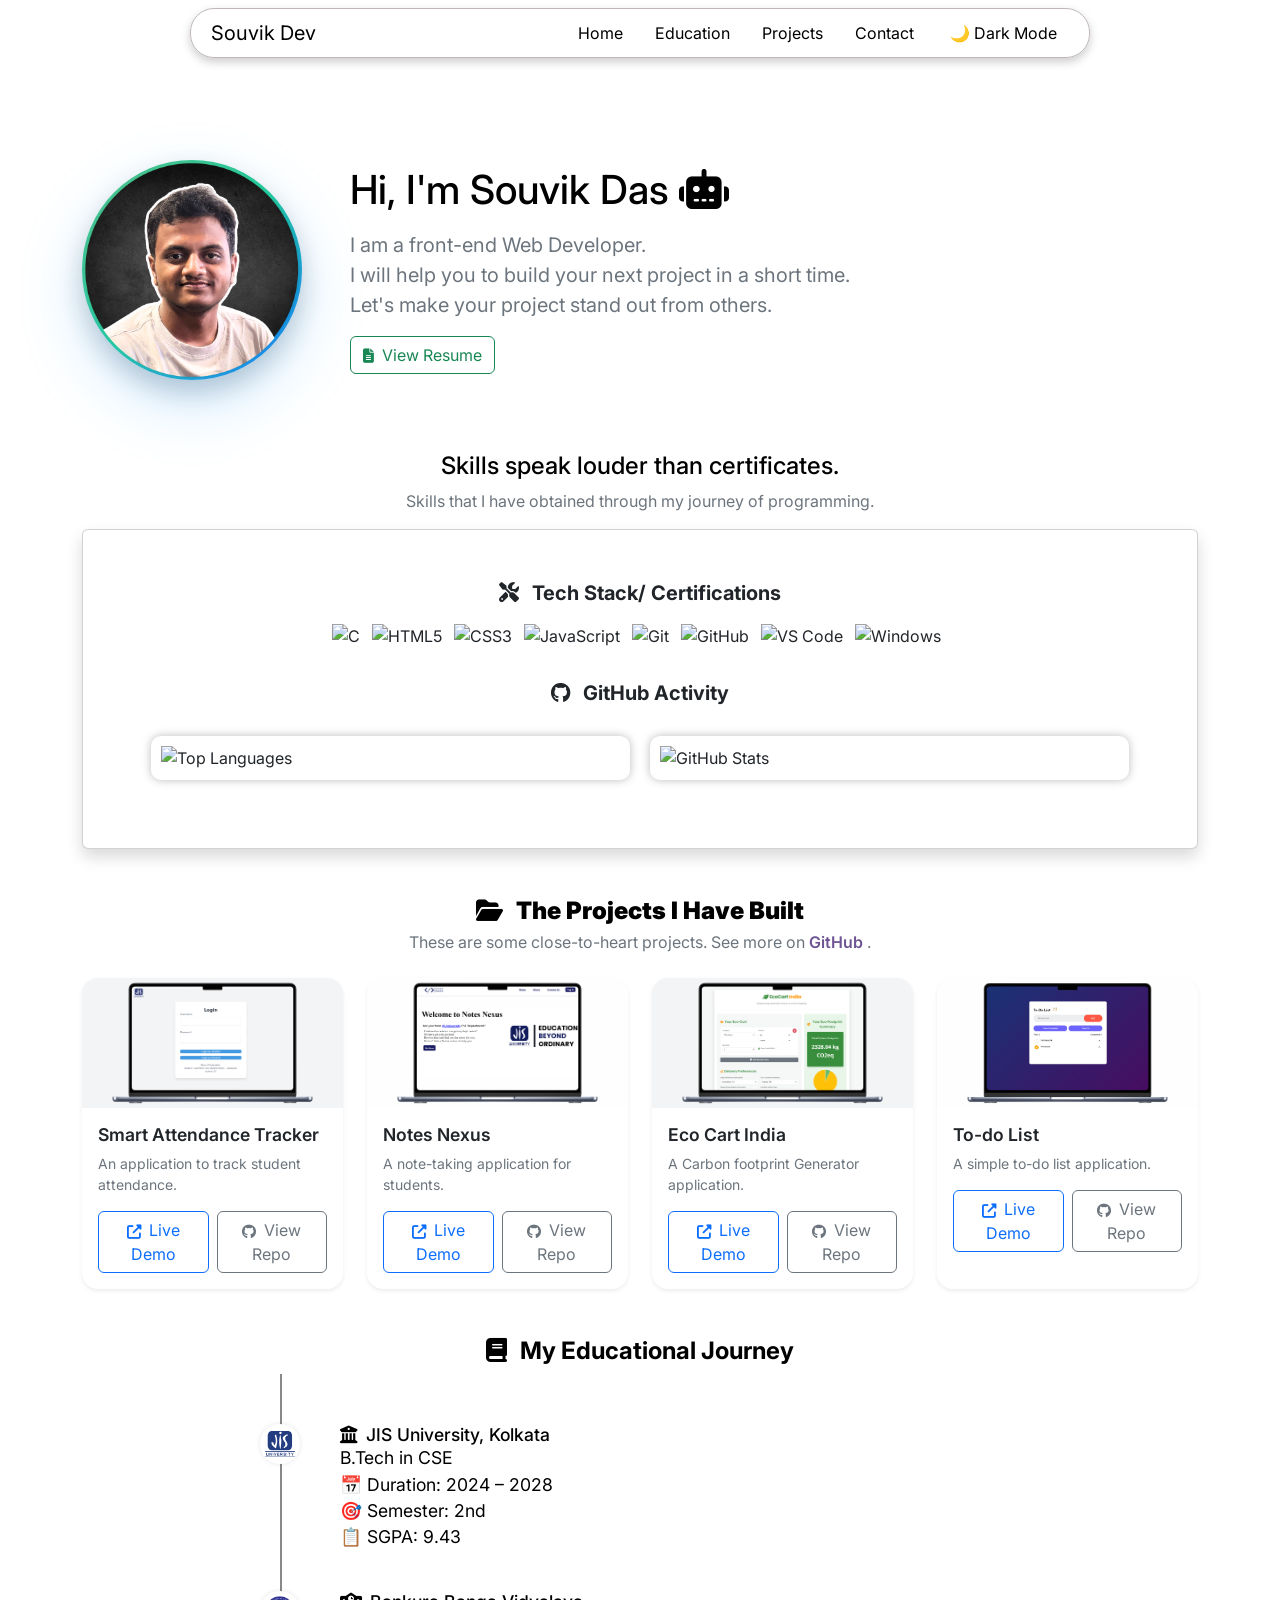
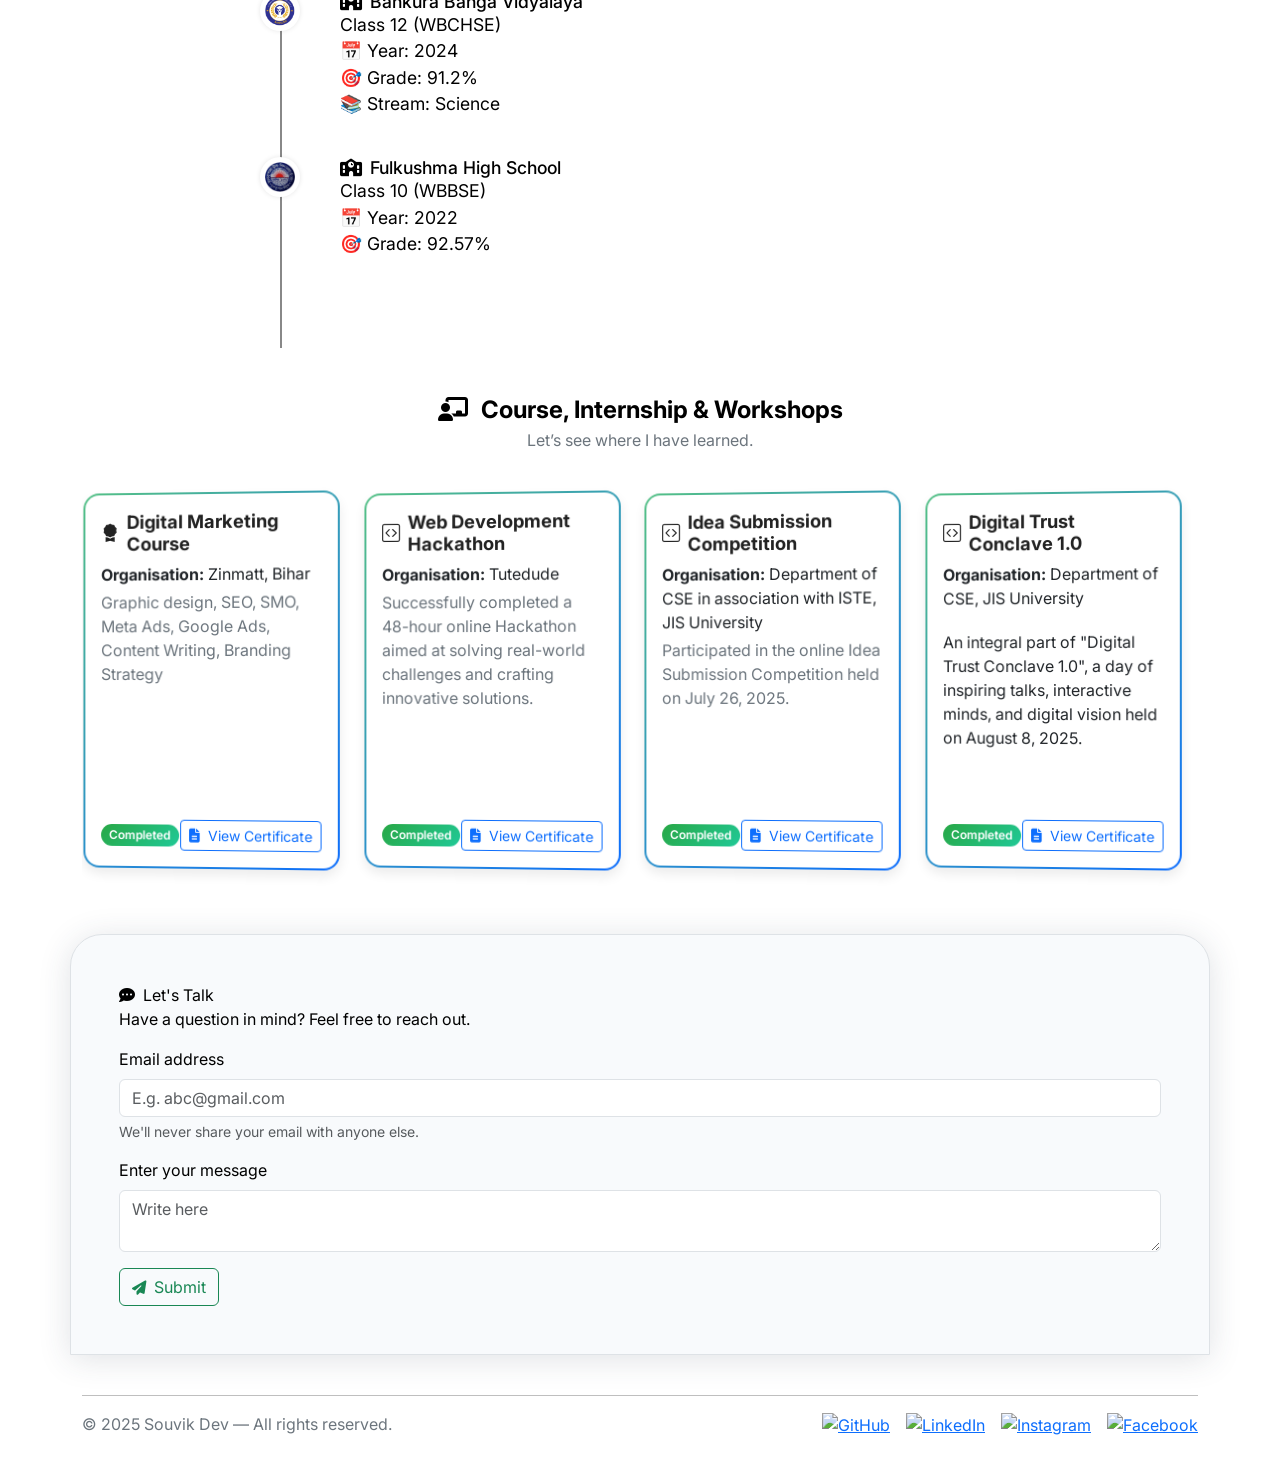
==== commit 0960a1f0: "Add files via upload" ====
--- a/index.html
+++ b/index.html
@@ -482,4 +482,4 @@
 
 </body>
 
-</html>
+</html>
--- a/style.css
+++ b/style.css
@@ -406,6 +406,254 @@
   box-shadow: 0 0 20px rgba(0, 123, 255, 0.2);
 }
 
+/* Certificates Section - Scrollable Cards */
+.experience-grid {
+  display: flex;
+  flex-wrap: nowrap;
+  overflow-x: auto;
+  -webkit-overflow-scrolling: touch;
+  scroll-behavior: smooth;
+  gap: 1.5rem;
+  padding: 1rem 0;
+  scrollbar-width: thin;
+  scrollbar-color: #54c085 #eaeaea;
+}
+
+/* Chrome / Safari custom scrollbar */
+.experience-grid::-webkit-scrollbar {
+  height: 8px;
+}
+.experience-grid::-webkit-scrollbar-track {
+  background: #eaeaea;
+  border-radius: 10px;
+}
+.experience-grid::-webkit-scrollbar-thumb {
+  background: #54c085;
+  border-radius: 10px;
+}
+
+/* Card sizing */
+.experience-grid .col-card {
+  flex: 0 0 auto;
+  transition: transform 0.3s ease, box-shadow 0.3s ease;
+}
+
+/* Mobile: show 1 card at a time */
+@media (max-width: 767px) {
+  .experience-grid .col-card {
+    width: 90%;
+    max-width: 90%;
+  }
+}
+
+/* Tablet: show 2 cards */
+@media (min-width: 768px) and (max-width: 991px) {
+  .experience-grid .col-card {
+    width: 45%;
+    max-width: 45%;
+  }
+}
+
+/* Desktop: show 4 cards */
+@media (min-width: 992px) {
+  .experience-grid .col-card {
+    width: 23%;
+    max-width: 23%;
+  }
+}
+
+/* Card Styling - more premium look */
+.experience-card {
+  border-radius: 1rem;
+  border: 1px solid #e0e0e0;
+  background: #fff;
+  transition: all 0.35s ease;
+  box-shadow: 0 6px 12px rgba(0, 0, 0, 0.05);
+}
+
+.experience-card:hover {
+  transform: translateY(-6px) scale(1.02);
+  box-shadow: 0 12px 24px rgba(0, 0, 0, 0.15);
+}
+
+/* Title Styling */
+.experience-card .card-title {
+  font-size: 1.15rem;
+  font-weight: 700;
+  color: #222;
+  display: flex;
+  align-items: center;
+  gap: 8px;
+}
+
+/* Badge */
+.badge.bg-success {
+  background: linear-gradient(135deg, #28a745, #20c997);
+  font-weight: 600;
+  padding: 0.4em 0.7em;
+  border-radius: 0.75rem;
+}
+
+/* Premium Certificate Scroll Section */
+.experience-grid {
+  display: flex;
+  flex-wrap: nowrap;
+  overflow-x: auto;
+  -webkit-overflow-scrolling: touch;
+  scroll-behavior: smooth;
+  scroll-snap-type: x mandatory;
+  gap: 1.5rem;
+  padding: 1rem 0;
+}
+
+/* Snap cards into place */
+.experience-grid .col-card {
+  flex: 0 0 auto;
+  scroll-snap-align: start;
+}
+
+/* Mobile: 1 card */
+@media (max-width: 767px) {
+  .experience-grid .col-card {
+    width: 90%;
+  }
+}
+
+/* Tablet: 2 cards */
+@media (min-width: 768px) and (max-width: 991px) {
+  .experience-grid .col-card {
+    width: 45%;
+  }
+}
+
+/* Desktop: 4 cards */
+@media (min-width: 992px) {
+  .experience-grid .col-card {
+    width: 23%;
+  }
+}
+
+/* Premium Card Style with Bend */
+.experience-card {
+  border: 2px solid transparent;
+  background: linear-gradient(white, white) padding-box,
+              linear-gradient(135deg, #54c085, #0d6efd) border-box;
+  border-radius: 1rem;
+  box-shadow: 0 6px 12px rgba(0, 0, 0, 0.08);
+  transform: perspective(1000px) rotateY(-4deg);
+  transition: transform 0.4s ease, box-shadow 0.4s ease;
+}
+
+.experience-card:hover {
+  transform: perspective(1000px) rotateY(0deg) translateY(-6px) scale(1.03);
+  box-shadow: 0 16px 28px rgba(0, 0, 0, 0.2);
+}
+
+/* Title Styling */
+.experience-card .card-title {
+  font-size: 1.15rem;
+  font-weight: 700;
+  color: #222;
+  display: flex;
+  align-items: center;
+  gap: 8px;
+}
+
+/* ===== Certificates Section (Light + Dark Mode) ===== */
+
+/* Premium Certificate Scroll Section */
+.experience-grid {
+  display: flex;
+  flex-wrap: nowrap;
+  overflow-x: auto;
+  -webkit-overflow-scrolling: touch;
+  scroll-behavior: smooth;
+  scroll-snap-type: x mandatory;
+  gap: 1.5rem;
+  padding: 1rem 0;
+}
+
+/* Snap cards into place */
+.experience-grid .col-card {
+  flex: 0 0 auto;
+  scroll-snap-align: start;
+}
+
+/* Mobile: 1 card */
+@media (max-width: 767px) {
+  .experience-grid .col-card {
+    width: 90%;
+  }
+}
+
+/* Tablet: 2 cards */
+@media (min-width: 768px) and (max-width: 991px) {
+  .experience-grid .col-card {
+    width: 45%;
+  }
+}
+
+/* Desktop: 4 cards */
+@media (min-width: 992px) {
+  .experience-grid .col-card {
+    width: 23%;
+  }
+}
+
+/* Premium Card Style (Light Mode) */
+.experience-card {
+  border: 2px solid transparent;
+  background: linear-gradient(#ffffff, #ffffff) padding-box,
+              linear-gradient(135deg, #54c085, #0d6efd) border-box;
+  border-radius: 1rem;
+  box-shadow: 0 6px 12px rgba(0, 0, 0, 0.08);
+  transform: perspective(1000px) rotateY(-4deg);
+  transition: transform 0.4s ease, box-shadow 0.4s ease;
+}
+
+.experience-card:hover {
+  transform: perspective(1000px) rotateY(0deg) translateY(-6px) scale(1.03);
+  box-shadow: 0 16px 28px rgba(0, 0, 0, 0.2);
+}
+
+/* Title Styling */
+.experience-card .card-title {
+  font-size: 1.15rem;
+  font-weight: 700;
+  color: #222;
+  display: flex;
+  align-items: center;
+  gap: 8px;
+}
+
+/* ===== DARK MODE STYLES ===== */
+body.dark-mode .experience-card {
+  border: 2px solid transparent;
+  background: linear-gradient(#1c1c1c, #1c1c1c) padding-box,
+              linear-gradient(135deg, #54c085, #0d6efd) border-box;
+  color: #fff;
+  box-shadow: 0 6px 12px rgba(255, 255, 255, 0.05);
+}
+
+body.dark-mode .experience-card:hover {
+  transform: perspective(1000px) rotateY(0deg) translateY(-6px) scale(1.03);
+  box-shadow: 0 16px 28px rgba(84, 192, 133, 0.3);
+}
+
+body.dark-mode .experience-card .card-title {
+  color: #fff;
+}
+
+body.dark-mode .experience-card .card-text {
+  color: #ddd !important;
+}
+
+body.dark-mode .badge.bg-success {
+  background: linear-gradient(135deg, #28a745, #20c997);
+  color: #fff;
+}
+
+
 /* Footer Specific Styles */
 #contact {
   box-shadow: 0 4px 32px 0 rgba(44, 62, 80, 0.15);
@@ -450,12 +698,6 @@
     font-size: 1.6rem;       /* Smaller for mobile */
   }
 }
-
-
-
-
-
-
 
 /* Scroll to Top Button Styles */
 
@@ -698,3 +940,40 @@
 }
 
 
+/* Project Card Styling */
+.project-card {
+    transition: transform 0.3s ease, box-shadow 0.3s ease;
+}
+
+.project-card:hover {
+    transform: translateY(-5px);
+    box-shadow: 0 10px 20px rgba(0, 0, 0, 0.15) !important;
+}
+
+.card-title {
+    font-size: 1.1rem;
+    font-weight: 600;
+}
+
+/* Button Styling for consistency */
+.btn-primary {
+    background-color: var(--primary-color);
+    border-color: var(--primary-color);
+    transition: all 0.3s ease;
+}
+
+.btn-primary:hover {
+    background-color: #0056b3;
+    border-color: #0056b3;
+}
+
+.btn-secondary {
+    background-color: var(--secondary-color);
+    border-color: var(--secondary-color);
+    transition: all 0.3s ease;
+}
+
+.btn-secondary:hover {
+    background-color: #5a6268;
+    border-color: #545b62;
+}
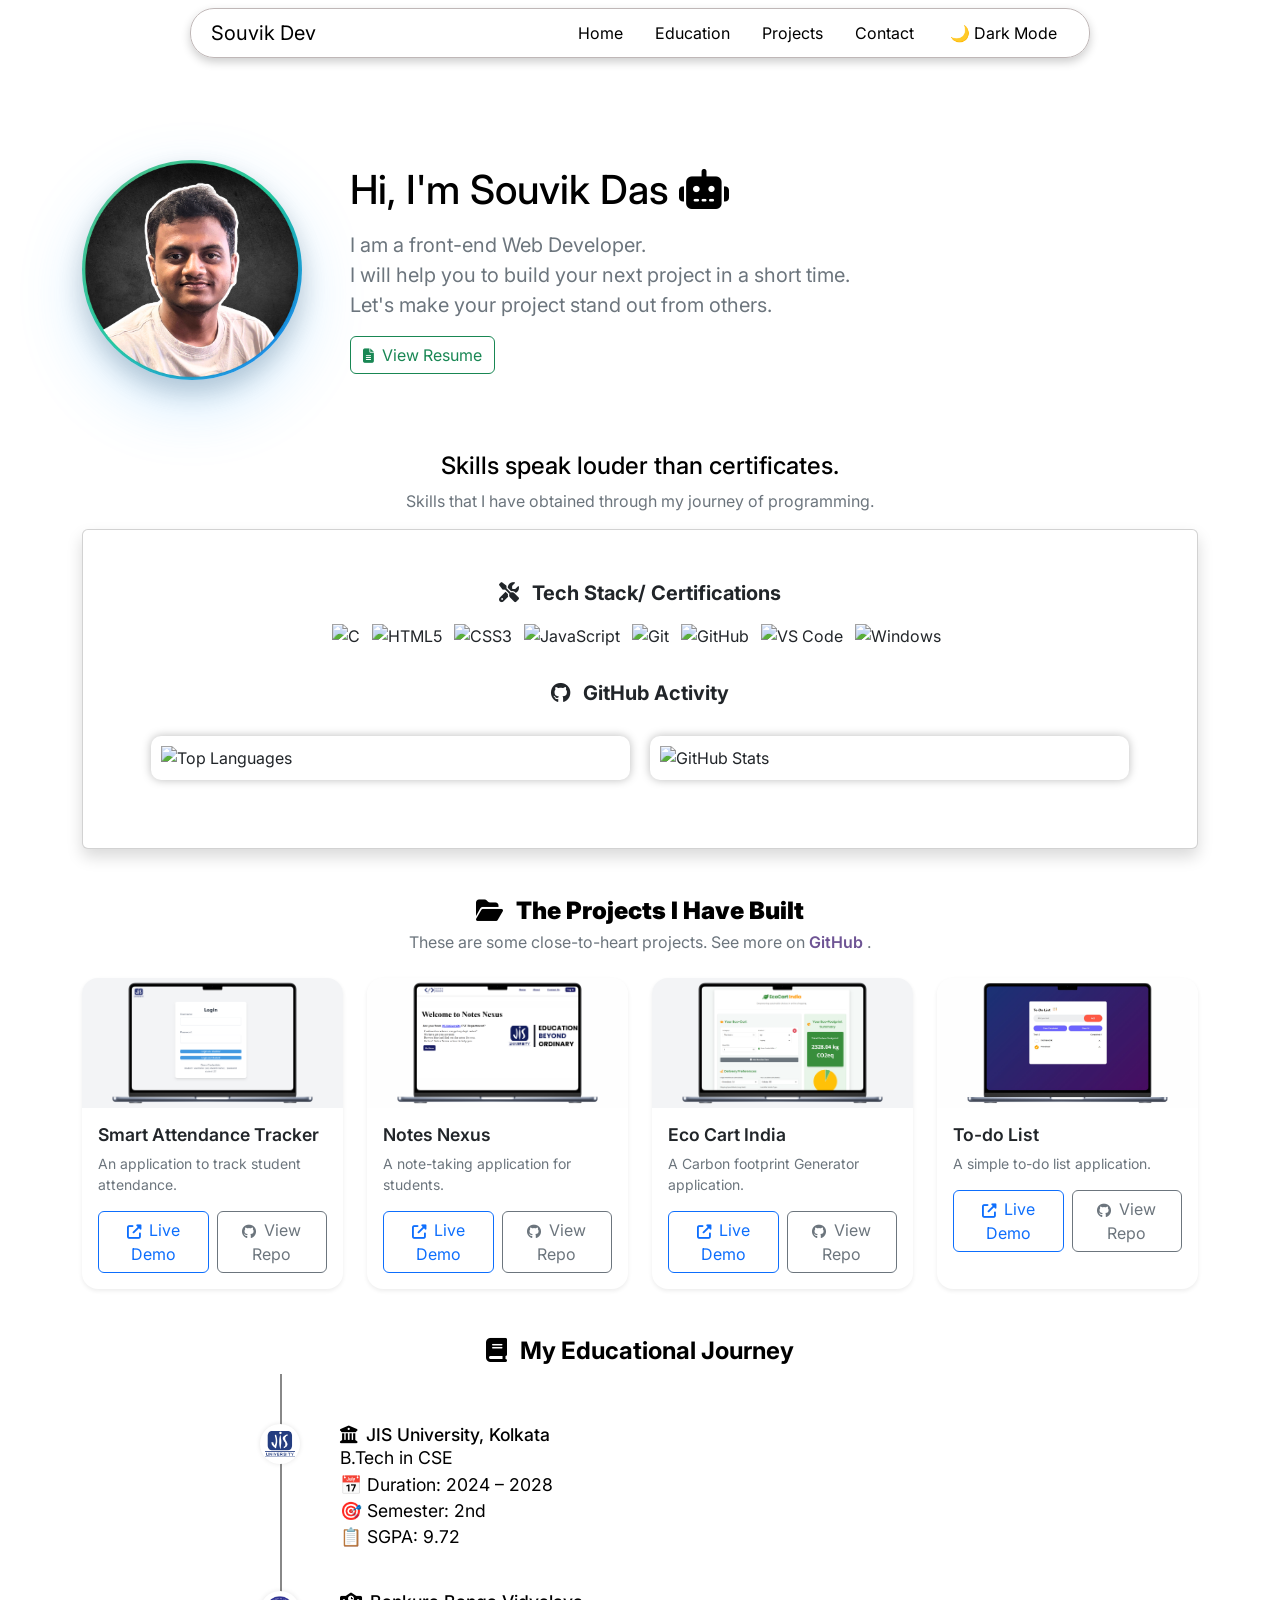
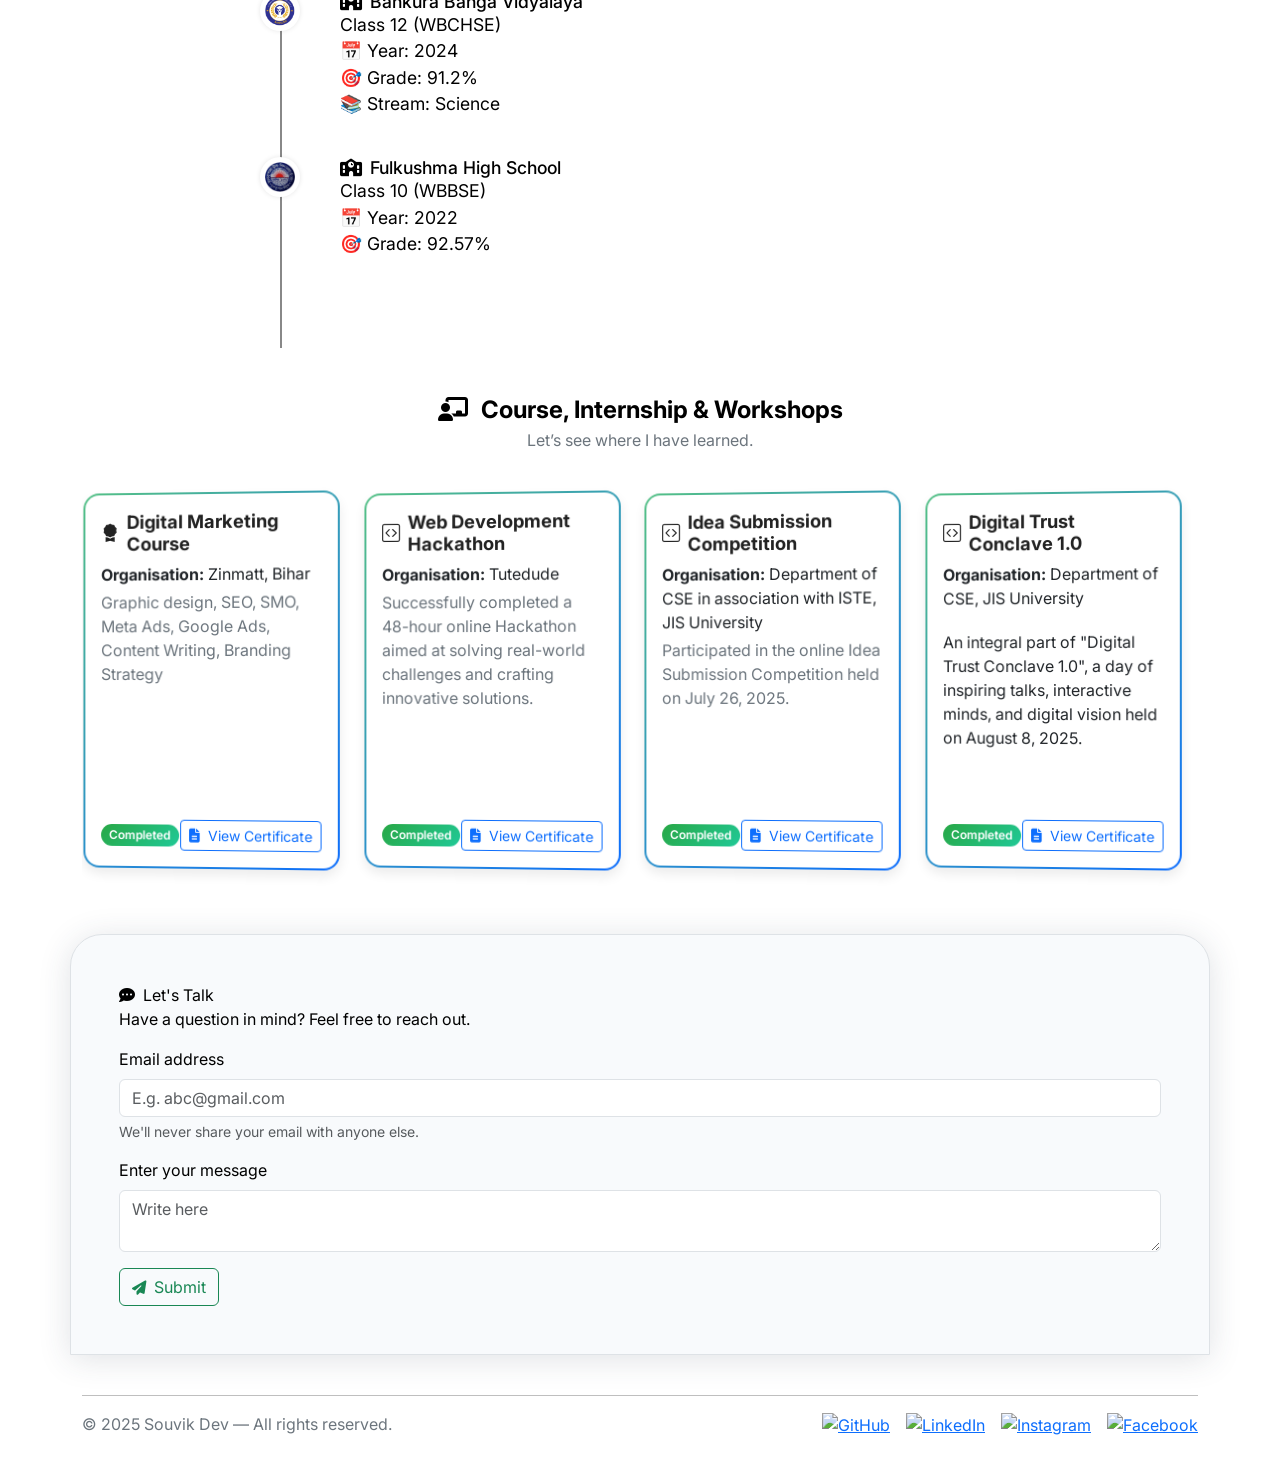
==== commit 93cafb91: "Update index.html" ====
--- a/index.html
+++ b/index.html
@@ -266,7 +266,7 @@
                 <p>B.Tech in CSE</p>
                 <p>📅 Duration: 2024 – 2028</p>
                 <p>🎯 Semester: 2nd</p>
-                <p>📋 SGPA: 9.43</p>
+                <p>📋 SGPA: 9.72</p>
             </div>
         </div>
         <div class="timeline-item">
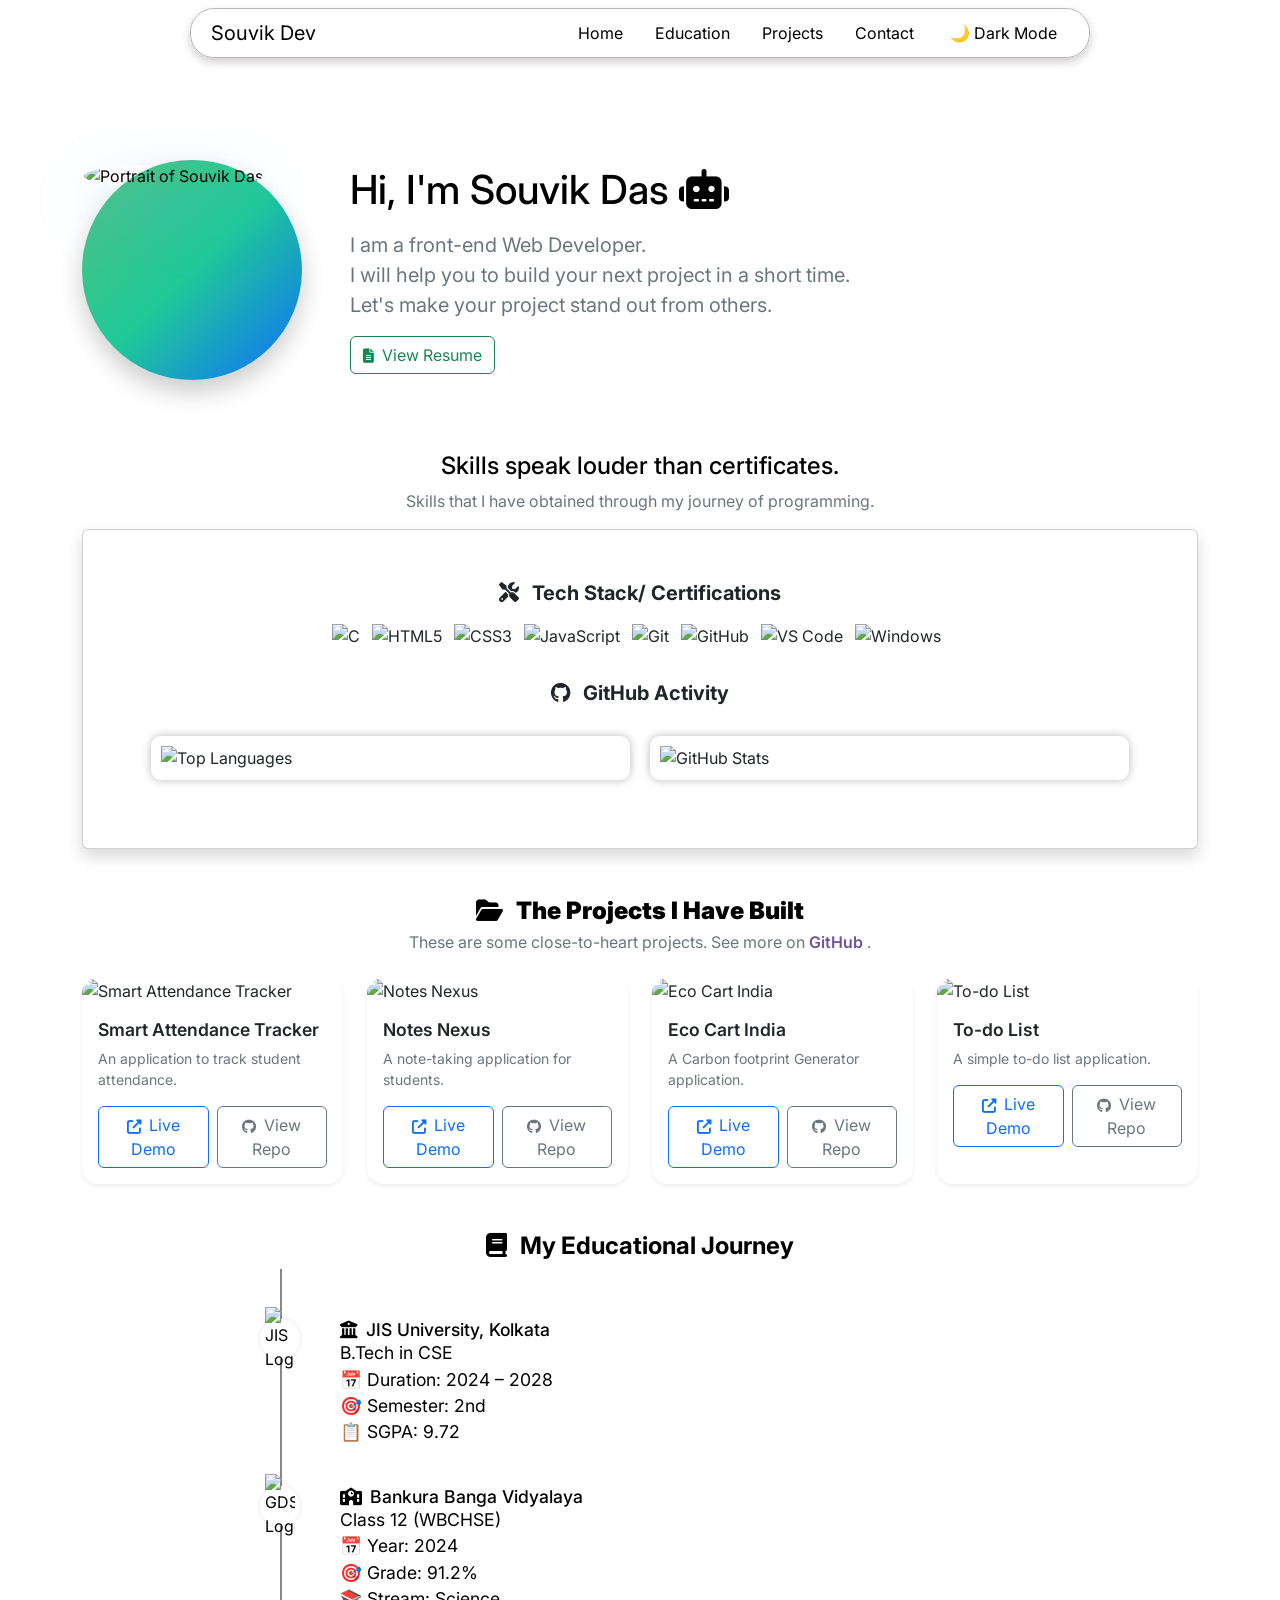
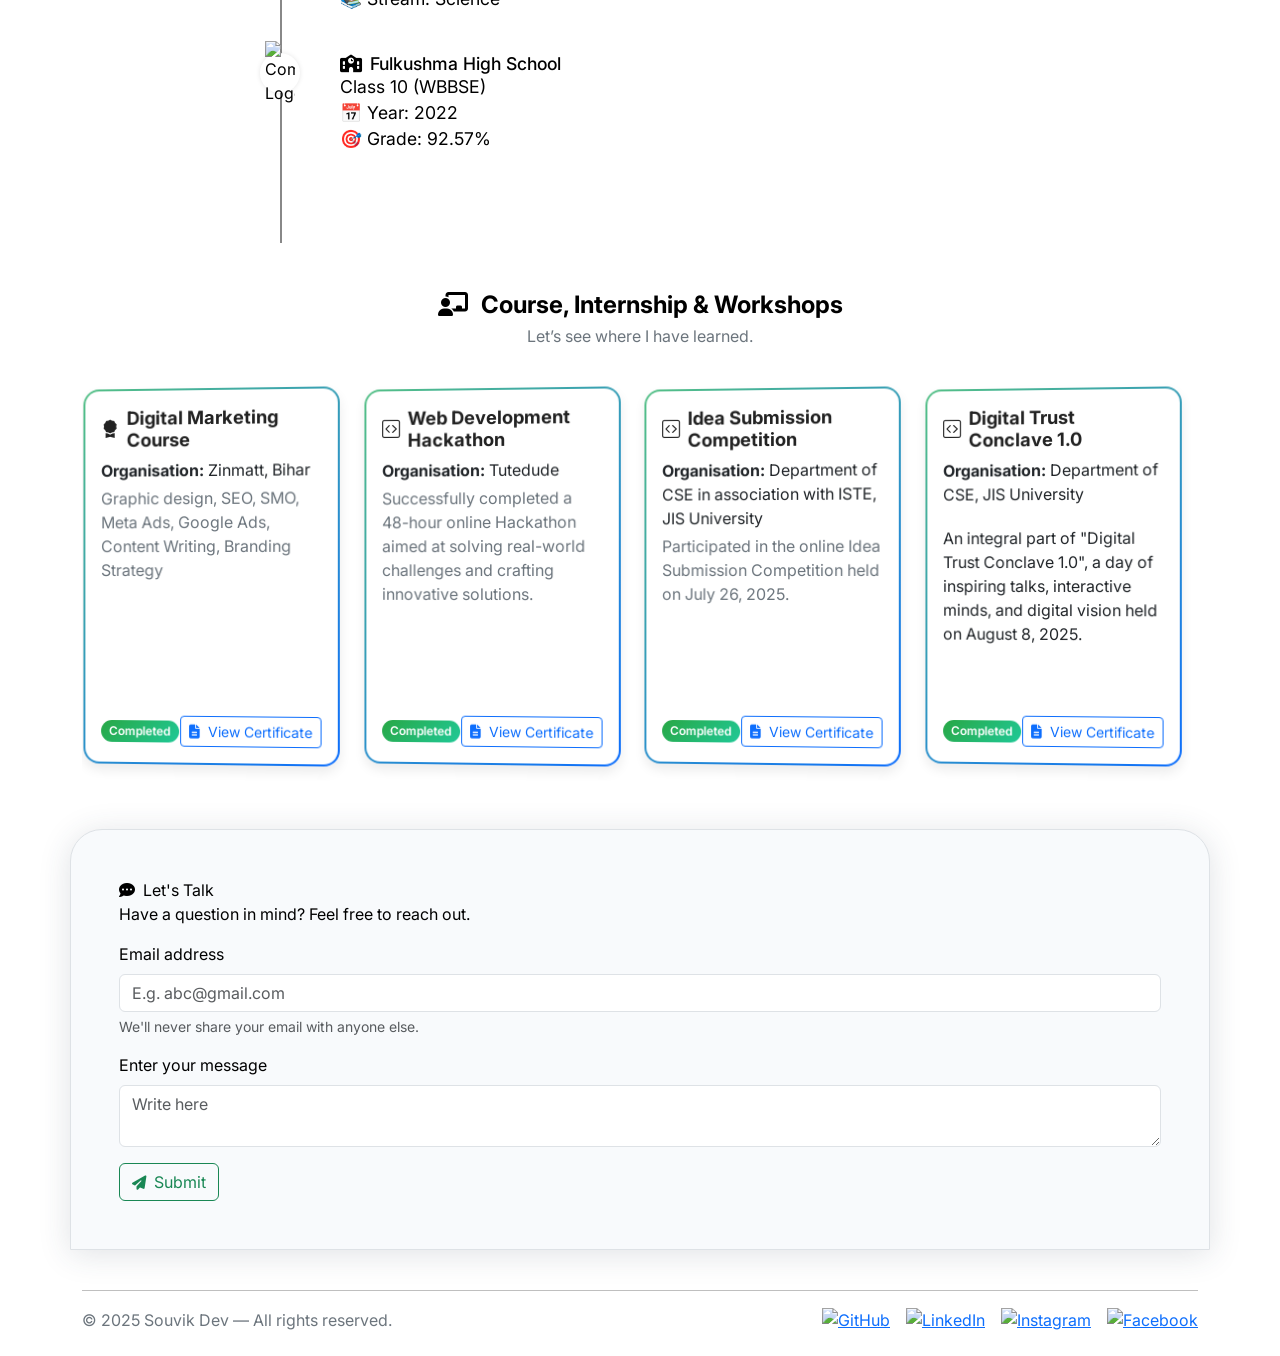
==== commit e300f2fd: "add cdn" ====
--- a/index.html
+++ b/index.html
@@ -9,7 +9,7 @@
     <meta name="author" content="Souvik Das">
 
     <title>Souvik Dev</title>
-    <link rel="icon" type="image/png" href="souvik.jpg">
+    <link rel="icon" type="image/png" href="https://cdn.jsdelivr.net/gh/dasouvik122005/portfolio@main/assets/img/souvik.jpg">
     <link href="https://cdn.jsdelivr.net/npm/bootstrap@5.3.3/dist/css/bootstrap.min.css" rel="stylesheet"
         integrity="sha384-QWTKZyjpPEjISv5WaRU9OFeRpok6YctnYmDr5pNlyT2bRjXh0JMhjY6hW+ALEwIH" crossorigin="anonymous">
     <link rel="stylesheet" href="style.css">
@@ -30,7 +30,7 @@
 </head>
 
 <button id="scrollToTopBtn" title="Go to top">
-    <img src="up-arrow.png" alt="Scroll to Top">
+    <img src="https://cdn.jsdelivr.net/gh/dasouvik122005/portfolio@main/assets/img/up-arrow.png" alt="Scroll to Top">
 </button>
 
 <body>
@@ -77,7 +77,7 @@
             <div class="row align-items-center flex-column flex-lg-row g-5">
                 <div class="col-12 col-lg-auto d-flex flex-column align-items-center">
                     <div class="hero-img-wrapper">
-                        <img src="souvik.jpg" class="hero-img" alt="Portrait of Souvik Das">
+                        <img src="https://cdn.jsdelivr.net/gh/dasouvik122005/portfolio@main/assets/img/souvik.jpg" class="hero-img" alt="Portrait of Souvik Das">
                     </div>
                 </div>
                 <div class="col text-center text-lg-start">
@@ -89,7 +89,7 @@
                         time.</span>
                     <span class="fs-5 text-secondary d-block">Let's make your project stand out from others.</span>
                     <div class="d-flex justify-content-center justify-content-lg-start gap-3 mt-3">
-                        <div><a href="souvik_das_resume.pdf" target="_blank"
+                        <div><a href="https://cdn.jsdelivr.net/gh/dasouvik122005/portfolio@main/assets/docs/Souvik_Das_resume.pdf" target="_blank"
                                 class="your-button-class btn btn-outline-success me-2 flex-grow-1 button-with-icon">
                                 <i class="fas fa-file-alt me-1"></i> View Resume
                             </a>
@@ -159,7 +159,7 @@
                 <div class="card shadow-sm border-0 rounded-4 h-100 project-card">
                     <div class="overflow-hidden rounded-top-4">
                         <div>
-                            <img src="smart_att_tracker.png" class="card-img-top img-hover"
+                            <img src="https://cdn.jsdelivr.net/gh/dasouvik122005/portfolio@main/assets/img/smart_att_tracker.png" class="card-img-top img-hover"
                                 alt="Smart Attendance Tracker">
                         </div>
                     </div>
@@ -183,7 +183,7 @@
                 <div class="card shadow-sm border-0 rounded-4 h-100 project-card">
                     <div class="overflow-hidden rounded-top-4">
                         <div>
-                            <img src="notes_nexus.png" class="card-img-top img-hover" alt="Notes Nexus">
+                            <img src="https://cdn.jsdelivr.net/gh/dasouvik122005/portfolio@main/assets/img/notes_nexus.png" class="card-img-top img-hover" alt="Notes Nexus">
                         </div>
                     </div>
                     <div class="card-body">
@@ -206,7 +206,7 @@
                 <div class="card shadow-sm border-0 rounded-4 h-100 project-card">
                     <div class="overflow-hidden rounded-top-4">
                         <div>
-                            <img src="eco_cart_india.png" class="card-img-top img-hover" alt="Eco Cart India">
+                            <img src="https://cdn.jsdelivr.net/gh/dasouvik122005/portfolio@main/assets/img/eco_cart_india.png" class="card-img-top img-hover" alt="Eco Cart India">
                         </div>
                     </div>
                     <div class="card-body">
@@ -228,7 +228,7 @@
             <div class="col-md-6 col-lg-3" data-aos="zoom-in" data-aos-delay="200">
                 <div class="card shadow-sm border-0 rounded-4 h-100 project-card">
                     <div class="overflow-hidden rounded-top-4">
-                        <div><img src="to_do_list.png" class="card-img-top img-hover" alt="To-do List"></div>
+                        <div><img src="https://cdn.jsdelivr.net/gh/dasouvik122005/portfolio@main/assets/img/to_do_list.png" class="card-img-top img-hover" alt="To-do List"></div>
                     </div>
                     <div class="card-body">
                         <h5 class="card-title">To-do List</h5>
@@ -258,7 +258,7 @@
     <div class="timeline-container">
         <div class="timeline-item">
             <div class="timeline-icon">
-                <img src="jisulogo.png" width="30" alt="JIS Logo">
+                <img src="https://cdn.jsdelivr.net/gh/dasouvik122005/portfolio@main/assets/img/jisulogo.png" width="30" alt="JIS Logo">
             </div>
             <div class="timeline-content">
                 <div class="timeline-date"></div>
@@ -271,7 +271,7 @@
         </div>
         <div class="timeline-item">
             <div class="timeline-icon">
-                <img src="bbvlogo.jpg" width="30" alt="GDSC Logo">
+                <img src="https://cdn.jsdelivr.net/gh/dasouvik122005/portfolio@main/assets/img/bbvlogo.jpg" width="30" alt="GDSC Logo">
             </div>
             <div class="timeline-content">
                 <div class="timeline-date"></div>
@@ -284,7 +284,7 @@
         </div>
         <div class="timeline-item">
             <div class="timeline-icon">
-                <img src="fhslogo.jpg" width="30" alt="Company Logo">
+                <img src="https://cdn.jsdelivr.net/gh/dasouvik122005/portfolio@main/assets/img/fhslogo.jpg" width="30" alt="Company Logo">
             </div>
             <div class="timeline-content">
                 <div class="timeline-date"></div>
@@ -317,7 +317,7 @@
                         </p>
                         <div class="mt-auto d-flex justify-content-between align-items-center">
                             <span class="badge bg-success">Completed</span>
-                            <a href="Digital Marketing.jpg" target="_blank"
+                            <a href="https://cdn.jsdelivr.net/gh/dasouvik122005/portfolio@main/assets/img/Digital%20Marketing.jpg" target="_blank"
                                 class="btn btn-outline-primary btn-sm">
                                 <i class="fas fa-file-alt me-1"></i> View Certificate
                             </a>
@@ -339,7 +339,7 @@
                         </p>
                         <div class="mt-auto d-flex justify-content-between align-items-center">
                             <span class="badge bg-success">Completed</span>
-                            <a href="Hackathon Certificate.pdf" target="_blank"
+                            <a href="https://cdn.jsdelivr.net/gh/dasouvik122005/portfolio@main/assets/docs/Hackathon%20Certificate.pdf" target="_blank"
                                 class="btn btn-outline-primary btn-sm">
                                 <i class="fas fa-file-alt me-1"></i> View Certificate
                             </a>
@@ -361,7 +361,7 @@
                         </p>
                         <div class="mt-auto d-flex justify-content-between align-items-center">
                             <span class="badge bg-success">Completed</span>
-                            <a href="ISTE_Idea_sub.pdf" target="_blank"
+                            <a href="https://cdn.jsdelivr.net/gh/dasouvik122005/portfolio@main/assets/docs/ISTE_Idea_sub.pdf" target="_blank"
                                 class="btn btn-outline-primary btn-sm">
                                 <i class="fas fa-file-alt me-1"></i> View Certificate
                             </a>
@@ -383,7 +383,7 @@
                         </p>
                         <div class="mt-auto d-flex justify-content-between align-items-center">
                             <span class="badge bg-success">Completed</span>
-                            <a href="Souvik Das _digital_trust_conclave.pdf" target="_blank"
+                            <a href="https://cdn.jsdelivr.net/gh/dasouvik122005/portfolio@main/assets/docs/Souvik%20Das%20_digital_trust_conclave.pdf" target="_blank"
                                 class="btn btn-outline-primary btn-sm">
                                 <i class="fas fa-file-alt me-1"></i> View Certificate
                             </a>
@@ -405,7 +405,7 @@
                         </p>
                         <div class="mt-auto d-flex justify-content-between align-items-center">
                             <span class="badge bg-success">Completed</span>
-                            <a href="Certificate_ISTE_Entrepreneurship.png" target="_blank"
+                            <a href="https://cdn.jsdelivr.net/gh/dasouvik122005/portfolio@main/assets/img/Certificate_ISTE_Entrepreneurship.png" target="_blank"
                                 class="btn btn-outline-primary btn-sm">
                                 <i class="fas fa-file-alt me-1"></i> View Certificate
                             </a>
